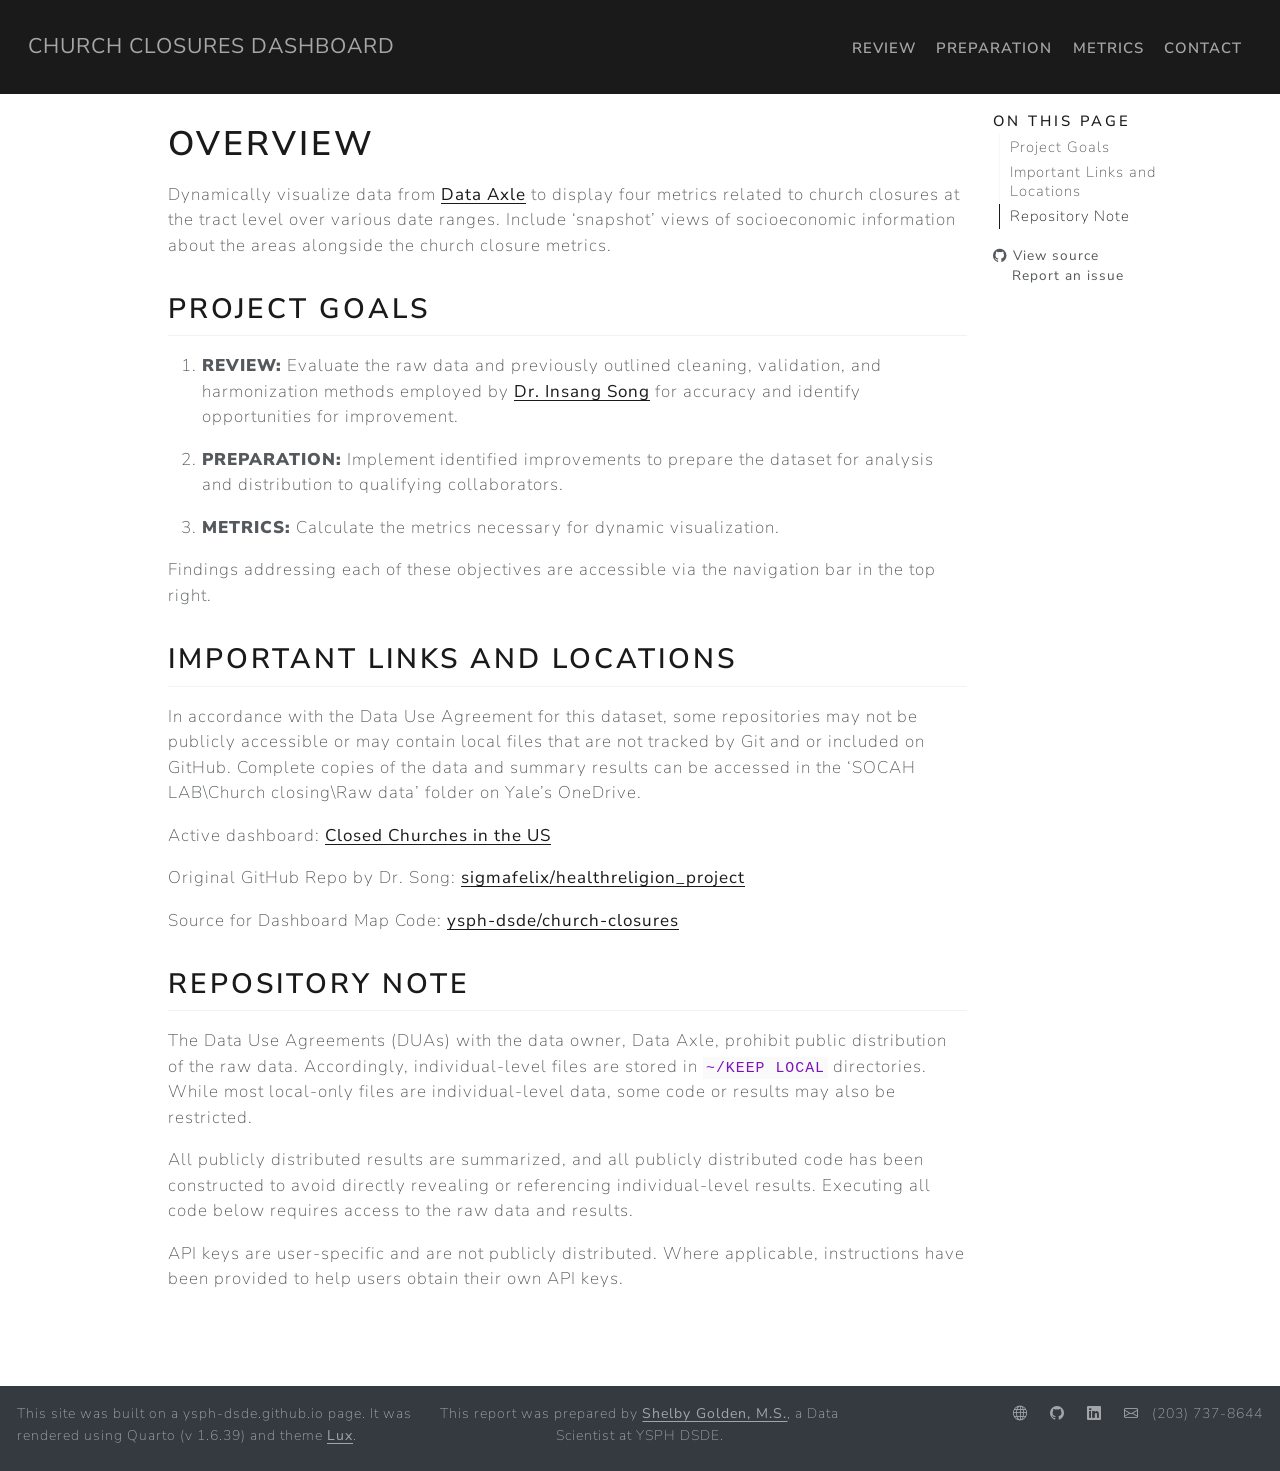
==== index.html @ 0ee5beac "Built site for gh-pages" ====
<!DOCTYPE html>
<html xmlns="http://www.w3.org/1999/xhtml" lang="en" xml:lang="en"><head>

<meta charset="utf-8">
<meta name="generator" content="quarto-1.8.27">

<meta name="viewport" content="width=device-width, initial-scale=1.0, user-scalable=yes">


<title>Overview – Church Closures Dashboard</title>
<style>
code{white-space: pre-wrap;}
span.smallcaps{font-variant: small-caps;}
div.columns{display: flex; gap: min(4vw, 1.5em);}
div.column{flex: auto; overflow-x: auto;}
div.hanging-indent{margin-left: 1.5em; text-indent: -1.5em;}
ul.task-list{list-style: none;}
ul.task-list li input[type="checkbox"] {
  width: 0.8em;
  margin: 0 0.8em 0.2em -1em; /* quarto-specific, see https://github.com/quarto-dev/quarto-cli/issues/4556 */ 
  vertical-align: middle;
}
</style>


<script src="site_libs/quarto-nav/quarto-nav.js"></script>
<script src="site_libs/quarto-nav/headroom.min.js"></script>
<link href="./Images/DSDE-Social-Media-Profile.png" rel="icon" type="image/png">
<script src="site_libs/clipboard/clipboard.min.js"></script>
<script src="site_libs/quarto-html/quarto.js" type="module"></script>
<script src="site_libs/quarto-html/tabsets/tabsets.js" type="module"></script>
<script src="site_libs/quarto-html/axe/axe-check.js" type="module"></script>
<script src="site_libs/quarto-html/popper.min.js"></script>
<script src="site_libs/quarto-html/tippy.umd.min.js"></script>
<script src="site_libs/quarto-html/anchor.min.js"></script>
<link href="site_libs/quarto-html/tippy.css" rel="stylesheet">
<link href="site_libs/quarto-html/quarto-syntax-highlighting-ed96de9b727972fe78a7b5d16c58bf87.css" rel="stylesheet" id="quarto-text-highlighting-styles">
<script src="site_libs/bootstrap/bootstrap.min.js"></script>
<link href="site_libs/bootstrap/bootstrap-icons.css" rel="stylesheet">
<link href="site_libs/bootstrap/bootstrap-97bfe6499e261bad1e14faa831bf6b4a.min.css" rel="stylesheet" append-hash="true" id="quarto-bootstrap" data-mode="light">
<script id="quarto-search-options" type="application/json">{
  "language": {
    "search-no-results-text": "No results",
    "search-matching-documents-text": "matching documents",
    "search-copy-link-title": "Copy link to search",
    "search-hide-matches-text": "Hide additional matches",
    "search-more-match-text": "more match in this document",
    "search-more-matches-text": "more matches in this document",
    "search-clear-button-title": "Clear",
    "search-text-placeholder": "",
    "search-detached-cancel-button-title": "Cancel",
    "search-submit-button-title": "Submit",
    "search-label": "Search"
  }
}</script>


<link rel="stylesheet" href="styles.css">
</head>

<body class="nav-fixed quarto-light">

<div id="quarto-search-results"></div>
  <header id="quarto-header" class="headroom fixed-top">
    <nav class="navbar navbar-expand-lg " data-bs-theme="dark">
      <div class="navbar-container container-fluid">
      <div class="navbar-brand-container mx-auto">
    <a class="navbar-brand" href="./index.html">
    <span class="navbar-title">Church Closures Dashboard</span>
    </a>
  </div>
          <button class="navbar-toggler" type="button" data-bs-toggle="collapse" data-bs-target="#navbarCollapse" aria-controls="navbarCollapse" role="menu" aria-expanded="false" aria-label="Toggle navigation" onclick="if (window.quartoToggleHeadroom) { window.quartoToggleHeadroom(); }">
  <span class="navbar-toggler-icon"></span>
</button>
          <div class="collapse navbar-collapse" id="navbarCollapse">
            <ul class="navbar-nav navbar-nav-scroll ms-auto">
  <li class="nav-item">
    <a class="nav-link" href="./Pages/Review.html"> 
<span class="menu-text">Review</span></a>
  </li>  
  <li class="nav-item">
    <a class="nav-link" href="./Pages/Cleaning and Harmonization.html"> 
<span class="menu-text">Preparation</span></a>
  </li>  
  <li class="nav-item">
    <a class="nav-link" href="./Pages/Metric Calculation.html"> 
<span class="menu-text">Metrics</span></a>
  </li>  
  <li class="nav-item">
    <a class="nav-link" href="https://ysph.yale.edu/public-health-research-and-practice/research-centers-and-initiatives/public-health-data-science-and-data-equity/contact-us/" target="_blank"> 
<span class="menu-text">Contact</span></a>
  </li>  
</ul>
          </div> <!-- /navcollapse -->
            <div class="quarto-navbar-tools">
</div>
      </div> <!-- /container-fluid -->
    </nav>
</header>
<!-- content -->
<div id="quarto-content" class="quarto-container page-columns page-rows-contents page-layout-article page-navbar">
<!-- sidebar -->
<!-- margin-sidebar -->
    <div id="quarto-margin-sidebar" class="sidebar margin-sidebar">
        <nav id="TOC" role="doc-toc" class="toc-active">
    <h2 id="toc-title">On this page</h2>
   
  <ul>
  <li><a href="#project-goals" id="toc-project-goals" class="nav-link active" data-scroll-target="#project-goals">Project Goals</a></li>
  <li><a href="#important-links-and-locations" id="toc-important-links-and-locations" class="nav-link" data-scroll-target="#important-links-and-locations">Important Links and Locations</a></li>
  <li><a href="#repository-note" id="toc-repository-note" class="nav-link" data-scroll-target="#repository-note">Repository Note</a></li>
  </ul>
<div class="toc-actions"><ul><li><a href="https://github.com/SOCAH-Lab/Church-Closures-Dashboard/blob/main/index.qmd" class="toc-action"><i class="bi bi-github"></i>View source</a></li><li><a href="https://github.com/SOCAH-Lab/Church-Closures-Dashboard/issues" class="toc-action"><i class="bi empty"></i>Report an issue</a></li></ul></div></nav>
    </div>
<!-- main -->
<main class="content" id="quarto-document-content">

<header id="title-block-header" class="quarto-title-block default">
<div class="quarto-title">
<h1 class="title">Overview</h1>
</div>



<div class="quarto-title-meta">

    
  
    
  </div>
  


</header>


<p>Dynamically visualize data from <a href="https://doc.arcgis.com/en/esri-demographics/latest/arcgis-places/data-axle.htm">Data Axle</a> to display four metrics related to church closures at the tract level over various date ranges. Include ‘snapshot’ views of socioeconomic information about the areas alongside the church closure metrics.</p>
<section id="project-goals" class="level2">
<h2 class="anchored" data-anchor-id="project-goals">Project Goals</h2>
<ol type="1">
<li><p><strong>REVIEW:</strong> Evaluate the raw data and previously outlined cleaning, validation, and harmonization methods employed by <a href="https://sigmafelix.wixsite.com/mysite">Dr.&nbsp;Insang Song</a> for accuracy and identify opportunities for improvement.</p></li>
<li><p><strong>PREPARATION:</strong> Implement identified improvements to prepare the dataset for analysis and distribution to qualifying collaborators.</p></li>
<li><p><strong>METRICS:</strong> Calculate the metrics necessary for dynamic visualization.</p></li>
</ol>
<p>Findings addressing each of these objectives are accessible via the navigation bar in the top right.</p>
</section>
<section id="important-links-and-locations" class="level2">
<h2 class="anchored" data-anchor-id="important-links-and-locations">Important Links and Locations</h2>
<p>In accordance with the Data Use Agreement for this dataset, some repositories may not be publicly accessible or may contain local files that are not tracked by Git and or included on GitHub. Complete copies of the data and summary results can be accessed in the ‘SOCAH LAB\Church closing\Raw data’ folder on Yale’s OneDrive.</p>
<p>Active dashboard: <a href="https://church-closing-dashboard.vercel.app/">Closed Churches in the US</a></p>
<p>Original GitHub Repo by Dr.&nbsp;Song: <a href="https://github.com/sigmafelix/healthreligion_project">sigmafelix/healthreligion_project</a></p>
<p>Source for Dashboard Map Code: <a href="https://github.com/ysph-dsde/church-closures">ysph-dsde/church-closures</a></p>
</section>
<section id="repository-note" class="level2">
<h2 class="anchored" data-anchor-id="repository-note">Repository Note</h2>
<p>The Data Use Agreements (DUAs) with the data owner, Data Axle, prohibit public distribution of the raw data. Accordingly, individual-level files are stored in <code>~/KEEP LOCAL</code> directories. While most local-only files are individual-level data, some code or results may also be restricted.</p>
<p>All publicly distributed results are summarized, and all publicly distributed code has been constructed to avoid directly revealing or referencing individual-level results. Executing all code below requires access to the raw data and results.</p>
<p>API keys are user-specific and are not publicly distributed. Where applicable, instructions have been provided to help users obtain their own API keys.</p>


</section>

<a onclick="window.scrollTo(0, 0); return false;" role="button" id="quarto-back-to-top"><i class="bi bi-arrow-up"></i> Back to top</a></main> <!-- /main -->
<script id="quarto-html-after-body" type="application/javascript">
  window.document.addEventListener("DOMContentLoaded", function (event) {
    const icon = "";
    const anchorJS = new window.AnchorJS();
    anchorJS.options = {
      placement: 'right',
      icon: icon
    };
    anchorJS.add('.anchored');
    const isCodeAnnotation = (el) => {
      for (const clz of el.classList) {
        if (clz.startsWith('code-annotation-')) {                     
          return true;
        }
      }
      return false;
    }
    const onCopySuccess = function(e) {
      // button target
      const button = e.trigger;
      // don't keep focus
      button.blur();
      // flash "checked"
      button.classList.add('code-copy-button-checked');
      var currentTitle = button.getAttribute("title");
      button.setAttribute("title", "Copied!");
      let tooltip;
      if (window.bootstrap) {
        button.setAttribute("data-bs-toggle", "tooltip");
        button.setAttribute("data-bs-placement", "left");
        button.setAttribute("data-bs-title", "Copied!");
        tooltip = new bootstrap.Tooltip(button, 
          { trigger: "manual", 
            customClass: "code-copy-button-tooltip",
            offset: [0, -8]});
        tooltip.show();    
      }
      setTimeout(function() {
        if (tooltip) {
          tooltip.hide();
          button.removeAttribute("data-bs-title");
          button.removeAttribute("data-bs-toggle");
          button.removeAttribute("data-bs-placement");
        }
        button.setAttribute("title", currentTitle);
        button.classList.remove('code-copy-button-checked');
      }, 1000);
      // clear code selection
      e.clearSelection();
    }
    const getTextToCopy = function(trigger) {
      const outerScaffold = trigger.parentElement.cloneNode(true);
      const codeEl = outerScaffold.querySelector('code');
      for (const childEl of codeEl.children) {
        if (isCodeAnnotation(childEl)) {
          childEl.remove();
        }
      }
      return codeEl.innerText;
    }
    const clipboard = new window.ClipboardJS('.code-copy-button:not([data-in-quarto-modal])', {
      text: getTextToCopy
    });
    clipboard.on('success', onCopySuccess);
    if (window.document.getElementById('quarto-embedded-source-code-modal')) {
      const clipboardModal = new window.ClipboardJS('.code-copy-button[data-in-quarto-modal]', {
        text: getTextToCopy,
        container: window.document.getElementById('quarto-embedded-source-code-modal')
      });
      clipboardModal.on('success', onCopySuccess);
    }
      var localhostRegex = new RegExp(/^(?:http|https):\/\/localhost\:?[0-9]*\//);
      var mailtoRegex = new RegExp(/^mailto:/);
        var filterRegex = new RegExp('/' + window.location.host + '/');
      var isInternal = (href) => {
          return filterRegex.test(href) || localhostRegex.test(href) || mailtoRegex.test(href);
      }
      // Inspect non-navigation links and adorn them if external
     var links = window.document.querySelectorAll('a[href]:not(.nav-link):not(.navbar-brand):not(.toc-action):not(.sidebar-link):not(.sidebar-item-toggle):not(.pagination-link):not(.no-external):not([aria-hidden]):not(.dropdown-item):not(.quarto-navigation-tool):not(.about-link)');
      for (var i=0; i<links.length; i++) {
        const link = links[i];
        if (!isInternal(link.href)) {
          // undo the damage that might have been done by quarto-nav.js in the case of
          // links that we want to consider external
          if (link.dataset.originalHref !== undefined) {
            link.href = link.dataset.originalHref;
          }
        }
      }
    function tippyHover(el, contentFn, onTriggerFn, onUntriggerFn) {
      const config = {
        allowHTML: true,
        maxWidth: 500,
        delay: 100,
        arrow: false,
        appendTo: function(el) {
            return el.parentElement;
        },
        interactive: true,
        interactiveBorder: 10,
        theme: 'quarto',
        placement: 'bottom-start',
      };
      if (contentFn) {
        config.content = contentFn;
      }
      if (onTriggerFn) {
        config.onTrigger = onTriggerFn;
      }
      if (onUntriggerFn) {
        config.onUntrigger = onUntriggerFn;
      }
      window.tippy(el, config); 
    }
    const noterefs = window.document.querySelectorAll('a[role="doc-noteref"]');
    for (var i=0; i<noterefs.length; i++) {
      const ref = noterefs[i];
      tippyHover(ref, function() {
        // use id or data attribute instead here
        let href = ref.getAttribute('data-footnote-href') || ref.getAttribute('href');
        try { href = new URL(href).hash; } catch {}
        const id = href.replace(/^#\/?/, "");
        const note = window.document.getElementById(id);
        if (note) {
          return note.innerHTML;
        } else {
          return "";
        }
      });
    }
    const xrefs = window.document.querySelectorAll('a.quarto-xref');
    const processXRef = (id, note) => {
      // Strip column container classes
      const stripColumnClz = (el) => {
        el.classList.remove("page-full", "page-columns");
        if (el.children) {
          for (const child of el.children) {
            stripColumnClz(child);
          }
        }
      }
      stripColumnClz(note)
      if (id === null || id.startsWith('sec-')) {
        // Special case sections, only their first couple elements
        const container = document.createElement("div");
        if (note.children && note.children.length > 2) {
          container.appendChild(note.children[0].cloneNode(true));
          for (let i = 1; i < note.children.length; i++) {
            const child = note.children[i];
            if (child.tagName === "P" && child.innerText === "") {
              continue;
            } else {
              container.appendChild(child.cloneNode(true));
              break;
            }
          }
          if (window.Quarto?.typesetMath) {
            window.Quarto.typesetMath(container);
          }
          return container.innerHTML
        } else {
          if (window.Quarto?.typesetMath) {
            window.Quarto.typesetMath(note);
          }
          return note.innerHTML;
        }
      } else {
        // Remove any anchor links if they are present
        const anchorLink = note.querySelector('a.anchorjs-link');
        if (anchorLink) {
          anchorLink.remove();
        }
        if (window.Quarto?.typesetMath) {
          window.Quarto.typesetMath(note);
        }
        if (note.classList.contains("callout")) {
          return note.outerHTML;
        } else {
          return note.innerHTML;
        }
      }
    }
    for (var i=0; i<xrefs.length; i++) {
      const xref = xrefs[i];
      tippyHover(xref, undefined, function(instance) {
        instance.disable();
        let url = xref.getAttribute('href');
        let hash = undefined; 
        if (url.startsWith('#')) {
          hash = url;
        } else {
          try { hash = new URL(url).hash; } catch {}
        }
        if (hash) {
          const id = hash.replace(/^#\/?/, "");
          const note = window.document.getElementById(id);
          if (note !== null) {
            try {
              const html = processXRef(id, note.cloneNode(true));
              instance.setContent(html);
            } finally {
              instance.enable();
              instance.show();
            }
          } else {
            // See if we can fetch this
            fetch(url.split('#')[0])
            .then(res => res.text())
            .then(html => {
              const parser = new DOMParser();
              const htmlDoc = parser.parseFromString(html, "text/html");
              const note = htmlDoc.getElementById(id);
              if (note !== null) {
                const html = processXRef(id, note);
                instance.setContent(html);
              } 
            }).finally(() => {
              instance.enable();
              instance.show();
            });
          }
        } else {
          // See if we can fetch a full url (with no hash to target)
          // This is a special case and we should probably do some content thinning / targeting
          fetch(url)
          .then(res => res.text())
          .then(html => {
            const parser = new DOMParser();
            const htmlDoc = parser.parseFromString(html, "text/html");
            const note = htmlDoc.querySelector('main.content');
            if (note !== null) {
              // This should only happen for chapter cross references
              // (since there is no id in the URL)
              // remove the first header
              if (note.children.length > 0 && note.children[0].tagName === "HEADER") {
                note.children[0].remove();
              }
              const html = processXRef(null, note);
              instance.setContent(html);
            } 
          }).finally(() => {
            instance.enable();
            instance.show();
          });
        }
      }, function(instance) {
      });
    }
        let selectedAnnoteEl;
        const selectorForAnnotation = ( cell, annotation) => {
          let cellAttr = 'data-code-cell="' + cell + '"';
          let lineAttr = 'data-code-annotation="' +  annotation + '"';
          const selector = 'span[' + cellAttr + '][' + lineAttr + ']';
          return selector;
        }
        const selectCodeLines = (annoteEl) => {
          const doc = window.document;
          const targetCell = annoteEl.getAttribute("data-target-cell");
          const targetAnnotation = annoteEl.getAttribute("data-target-annotation");
          const annoteSpan = window.document.querySelector(selectorForAnnotation(targetCell, targetAnnotation));
          const lines = annoteSpan.getAttribute("data-code-lines").split(",");
          const lineIds = lines.map((line) => {
            return targetCell + "-" + line;
          })
          let top = null;
          let height = null;
          let parent = null;
          if (lineIds.length > 0) {
              //compute the position of the single el (top and bottom and make a div)
              const el = window.document.getElementById(lineIds[0]);
              top = el.offsetTop;
              height = el.offsetHeight;
              parent = el.parentElement.parentElement;
            if (lineIds.length > 1) {
              const lastEl = window.document.getElementById(lineIds[lineIds.length - 1]);
              const bottom = lastEl.offsetTop + lastEl.offsetHeight;
              height = bottom - top;
            }
            if (top !== null && height !== null && parent !== null) {
              // cook up a div (if necessary) and position it 
              let div = window.document.getElementById("code-annotation-line-highlight");
              if (div === null) {
                div = window.document.createElement("div");
                div.setAttribute("id", "code-annotation-line-highlight");
                div.style.position = 'absolute';
                parent.appendChild(div);
              }
              div.style.top = top - 2 + "px";
              div.style.height = height + 4 + "px";
              div.style.left = 0;
              let gutterDiv = window.document.getElementById("code-annotation-line-highlight-gutter");
              if (gutterDiv === null) {
                gutterDiv = window.document.createElement("div");
                gutterDiv.setAttribute("id", "code-annotation-line-highlight-gutter");
                gutterDiv.style.position = 'absolute';
                const codeCell = window.document.getElementById(targetCell);
                const gutter = codeCell.querySelector('.code-annotation-gutter');
                gutter.appendChild(gutterDiv);
              }
              gutterDiv.style.top = top - 2 + "px";
              gutterDiv.style.height = height + 4 + "px";
            }
            selectedAnnoteEl = annoteEl;
          }
        };
        const unselectCodeLines = () => {
          const elementsIds = ["code-annotation-line-highlight", "code-annotation-line-highlight-gutter"];
          elementsIds.forEach((elId) => {
            const div = window.document.getElementById(elId);
            if (div) {
              div.remove();
            }
          });
          selectedAnnoteEl = undefined;
        };
          // Handle positioning of the toggle
      window.addEventListener(
        "resize",
        throttle(() => {
          elRect = undefined;
          if (selectedAnnoteEl) {
            selectCodeLines(selectedAnnoteEl);
          }
        }, 10)
      );
      function throttle(fn, ms) {
      let throttle = false;
      let timer;
        return (...args) => {
          if(!throttle) { // first call gets through
              fn.apply(this, args);
              throttle = true;
          } else { // all the others get throttled
              if(timer) clearTimeout(timer); // cancel #2
              timer = setTimeout(() => {
                fn.apply(this, args);
                timer = throttle = false;
              }, ms);
          }
        };
      }
        // Attach click handler to the DT
        const annoteDls = window.document.querySelectorAll('dt[data-target-cell]');
        for (const annoteDlNode of annoteDls) {
          annoteDlNode.addEventListener('click', (event) => {
            const clickedEl = event.target;
            if (clickedEl !== selectedAnnoteEl) {
              unselectCodeLines();
              const activeEl = window.document.querySelector('dt[data-target-cell].code-annotation-active');
              if (activeEl) {
                activeEl.classList.remove('code-annotation-active');
              }
              selectCodeLines(clickedEl);
              clickedEl.classList.add('code-annotation-active');
            } else {
              // Unselect the line
              unselectCodeLines();
              clickedEl.classList.remove('code-annotation-active');
            }
          });
        }
    const findCites = (el) => {
      const parentEl = el.parentElement;
      if (parentEl) {
        const cites = parentEl.dataset.cites;
        if (cites) {
          return {
            el,
            cites: cites.split(' ')
          };
        } else {
          return findCites(el.parentElement)
        }
      } else {
        return undefined;
      }
    };
    var bibliorefs = window.document.querySelectorAll('a[role="doc-biblioref"]');
    for (var i=0; i<bibliorefs.length; i++) {
      const ref = bibliorefs[i];
      const citeInfo = findCites(ref);
      if (citeInfo) {
        tippyHover(citeInfo.el, function() {
          var popup = window.document.createElement('div');
          citeInfo.cites.forEach(function(cite) {
            var citeDiv = window.document.createElement('div');
            citeDiv.classList.add('hanging-indent');
            citeDiv.classList.add('csl-entry');
            var biblioDiv = window.document.getElementById('ref-' + cite);
            if (biblioDiv) {
              citeDiv.innerHTML = biblioDiv.innerHTML;
            }
            popup.appendChild(citeDiv);
          });
          return popup.innerHTML;
        });
      }
    }
  });
  </script>
</div> <!-- /content -->
<footer class="footer">
  <div class="nav-footer">
    <div class="nav-footer-left">
<p>This site was built on a ysph-dsde.github.io page. It was rendered using Quarto (v 1.6.39) and theme <a href="https://bootswatch.com/lux/">Lux</a>.</p>
</div>   
    <div class="nav-footer-center">
<p>This report was prepared by <a href="https://www.linkedin.com/in/shelby-golden/">Shelby Golden, M.S.</a>, a Data Scientist at YSPH DSDE.</p>
<div class="toc-actions d-sm-block d-md-none"><ul><li><a href="https://github.com/SOCAH-Lab/Church-Closures-Dashboard/blob/main/index.qmd" class="toc-action"><i class="bi bi-github"></i>View source</a></li><li><a href="https://github.com/SOCAH-Lab/Church-Closures-Dashboard/issues" class="toc-action"><i class="bi empty"></i>Report an issue</a></li></ul></div></div>
    <div class="nav-footer-right">
      <ul class="footer-items list-unstyled">
    <li class="nav-item compact">
    <a class="nav-link" href="https://ysph.yale.edu/public-health-research-and-practice/research-centers-and-initiatives/public-health-data-science-and-data-equity/">
      <i class="bi bi-globe" role="img">
</i> 
    </a>
  </li>  
    <li class="nav-item compact">
    <a class="nav-link" href="https://github.com/ysph-dsde">
      <i class="bi bi-github" role="img">
</i> 
    </a>
  </li>  
    <li class="nav-item compact">
    <a class="nav-link" href="https://www.linkedin.com/showcase/public-health-data-science-and-data-equity-at-yale/">
      <i class="bi bi-linkedin" role="img">
</i> 
    </a>
  </li>  
    <li class="nav-item compact">
    <a class="nav-link" href="mailto:admin.dsdeysph@yale.edu">
      <i class="bi bi-envelope" role="img">
</i> 
    </a>
  </li>  
    <li class="nav-item">
 (203) 737-8644
  </li>  
</ul>
    </div>
  </div>
</footer>




</body></html>
---- site_libs/quarto-html/tippy.css ----
.tippy-box[data-animation=fade][data-state=hidden]{opacity:0}[data-tippy-root]{max-width:calc(100vw - 10px)}.tippy-box{position:relative;background-color:#333;color:#fff;border-radius:4px;font-size:14px;line-height:1.4;white-space:normal;outline:0;transition-property:transform,visibility,opacity}.tippy-box[data-placement^=top]>.tippy-arrow{bottom:0}.tippy-box[data-placement^=top]>.tippy-arrow:before{bottom:-7px;left:0;border-width:8px 8px 0;border-top-color:initial;transform-origin:center top}.tippy-box[data-placement^=bottom]>.tippy-arrow{top:0}.tippy-box[data-placement^=bottom]>.tippy-arrow:before{top:-7px;left:0;border-width:0 8px 8px;border-bottom-color:initial;transform-origin:center bottom}.tippy-box[data-placement^=left]>.tippy-arrow{right:0}.tippy-box[data-placement^=left]>.tippy-arrow:before{border-width:8px 0 8px 8px;border-left-color:initial;right:-7px;transform-origin:center left}.tippy-box[data-placement^=right]>.tippy-arrow{left:0}.tippy-box[data-placement^=right]>.tippy-arrow:before{left:-7px;border-width:8px 8px 8px 0;border-right-color:initial;transform-origin:center right}.tippy-box[data-inertia][data-state=visible]{transition-timing-function:cubic-bezier(.54,1.5,.38,1.11)}.tippy-arrow{width:16px;height:16px;color:#333}.tippy-arrow:before{content:"";position:absolute;border-color:transparent;border-style:solid}.tippy-content{position:relative;padding:5px 9px;z-index:1}
---- site_libs/quarto-html/quarto-syntax-highlighting-ed96de9b727972fe78a7b5d16c58bf87.css ----
/* quarto syntax highlight colors */
:root {
  --quarto-hl-ot-color: #003B4F;
  --quarto-hl-at-color: #657422;
  --quarto-hl-ss-color: #20794D;
  --quarto-hl-an-color: #5E5E5E;
  --quarto-hl-fu-color: #4758AB;
  --quarto-hl-st-color: #20794D;
  --quarto-hl-cf-color: #003B4F;
  --quarto-hl-op-color: #5E5E5E;
  --quarto-hl-er-color: #AD0000;
  --quarto-hl-bn-color: #AD0000;
  --quarto-hl-al-color: #AD0000;
  --quarto-hl-va-color: #111111;
  --quarto-hl-bu-color: inherit;
  --quarto-hl-ex-color: inherit;
  --quarto-hl-pp-color: #AD0000;
  --quarto-hl-in-color: #5E5E5E;
  --quarto-hl-vs-color: #20794D;
  --quarto-hl-wa-color: #5E5E5E;
  --quarto-hl-do-color: #5E5E5E;
  --quarto-hl-im-color: #00769E;
  --quarto-hl-ch-color: #20794D;
  --quarto-hl-dt-color: #AD0000;
  --quarto-hl-fl-color: #AD0000;
  --quarto-hl-co-color: #5E5E5E;
  --quarto-hl-cv-color: #5E5E5E;
  --quarto-hl-cn-color: #8f5902;
  --quarto-hl-sc-color: #5E5E5E;
  --quarto-hl-dv-color: #AD0000;
  --quarto-hl-kw-color: #003B4F;
}

/* other quarto variables */
:root {
  --quarto-font-monospace: SFMono-Regular, Menlo, Monaco, Consolas, "Liberation Mono", "Courier New", monospace;
}

/* syntax highlight based on Pandoc's rules */
pre > code.sourceCode > span {
  color: #003B4F;
}

code.sourceCode > span {
  color: #003B4F;
}

div.sourceCode,
div.sourceCode pre.sourceCode {
  color: #003B4F;
}

/* Normal */
code span {
  color: #003B4F;
}

/* Alert */
code span.al {
  color: #AD0000;
  font-style: inherit;
}

/* Annotation */
code span.an {
  color: #5E5E5E;
  font-style: inherit;
}

/* Attribute */
code span.at {
  color: #657422;
  font-style: inherit;
}

/* BaseN */
code span.bn {
  color: #AD0000;
  font-style: inherit;
}

/* BuiltIn */
code span.bu {
  font-style: inherit;
}

/* ControlFlow */
code span.cf {
  color: #003B4F;
  font-weight: bold;
  font-style: inherit;
}

/* Char */
code span.ch {
  color: #20794D;
  font-style: inherit;
}

/* Constant */
code span.cn {
  color: #8f5902;
  font-style: inherit;
}

/* Comment */
code span.co {
  color: #5E5E5E;
  font-style: inherit;
}

/* CommentVar */
code span.cv {
  color: #5E5E5E;
  font-style: italic;
}

/* Documentation */
code span.do {
  color: #5E5E5E;
  font-style: italic;
}

/* DataType */
code span.dt {
  color: #AD0000;
  font-style: inherit;
}

/* DecVal */
code span.dv {
  color: #AD0000;
  font-style: inherit;
}

/* Error */
code span.er {
  color: #AD0000;
  font-style: inherit;
}

/* Extension */
code span.ex {
  font-style: inherit;
}

/* Float */
code span.fl {
  color: #AD0000;
  font-style: inherit;
}

/* Function */
code span.fu {
  color: #4758AB;
  font-style: inherit;
}

/* Import */
code span.im {
  color: #00769E;
  font-style: inherit;
}

/* Information */
code span.in {
  color: #5E5E5E;
  font-style: inherit;
}

/* Keyword */
code span.kw {
  color: #003B4F;
  font-weight: bold;
  font-style: inherit;
}

/* Operator */
code span.op {
  color: #5E5E5E;
  font-style: inherit;
}

/* Other */
code span.ot {
  color: #003B4F;
  font-style: inherit;
}

/* Preprocessor */
code span.pp {
  color: #AD0000;
  font-style: inherit;
}

/* SpecialChar */
code span.sc {
  color: #5E5E5E;
  font-style: inherit;
}

/* SpecialString */
code span.ss {
  color: #20794D;
  font-style: inherit;
}

/* String */
code span.st {
  color: #20794D;
  font-style: inherit;
}

/* Variable */
code span.va {
  color: #111111;
  font-style: inherit;
}

/* VerbatimString */
code span.vs {
  color: #20794D;
  font-style: inherit;
}

/* Warning */
code span.wa {
  color: #5E5E5E;
  font-style: italic;
}

.prevent-inlining {
  content: "</";
}

/*# sourceMappingURL=0920dd6d7437995b8cdf7429764427b1.css.map */
---- styles.css ----
/* css styles */

.footer-items li {
    margin: 0;
    padding: 0;
}

.nav-item a {
    margin: 0;
    padding: 5px;
    display: inline-block;
}

.nav-item {
    display: flex;
    align-items: center;
}

.nav-item i {
    margin-right: 5px;
}

.navbar-nav .nav-item {
    margin: 0;
    padding: 0;
}

.navbar-nav .nav-link {
    padding: 10px 15px; /* Adjust these values as needed */
}

.navbar-nav .nav-item .menu-text {
    margin: 0;
}

b, strong {
    font-weight: 1000 !important;
}
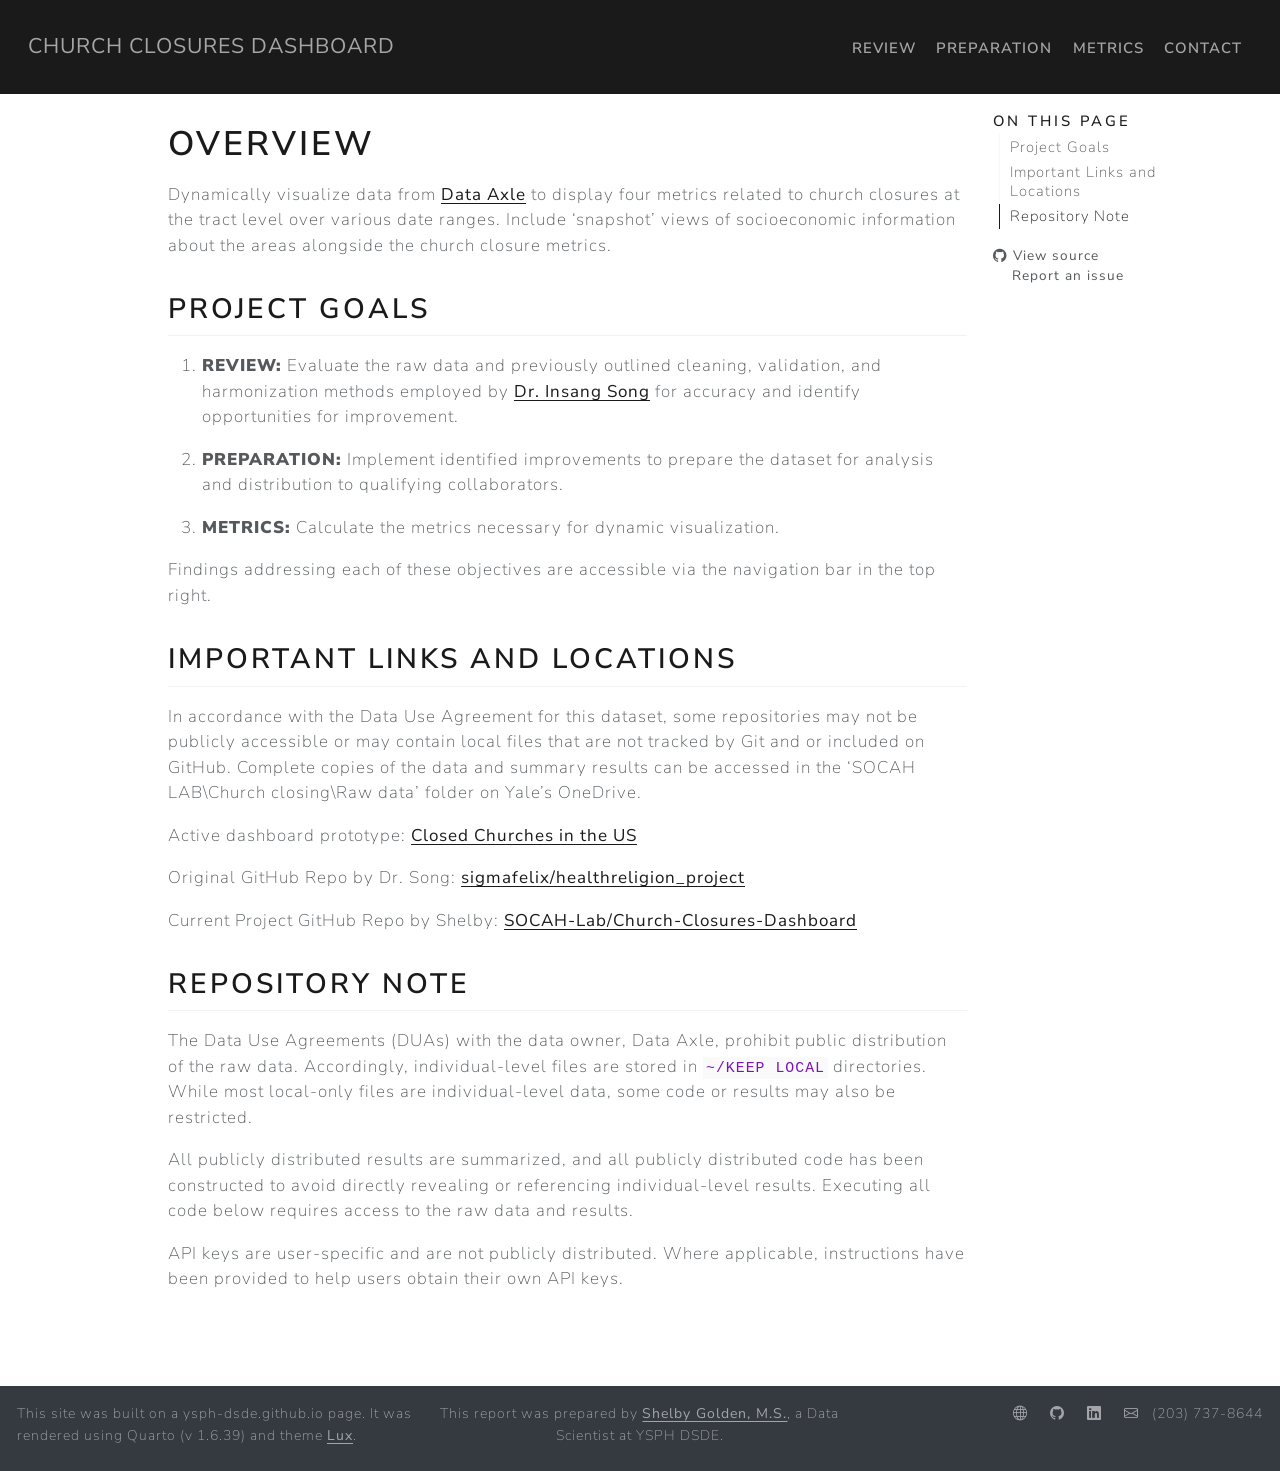
==== commit 30af55f1: "Built site for gh-pages" ====
--- a/index.html
+++ b/index.html
@@ -147,9 +147,9 @@
 <section id="important-links-and-locations" class="level2">
 <h2 class="anchored" data-anchor-id="important-links-and-locations">Important Links and Locations</h2>
 <p>In accordance with the Data Use Agreement for this dataset, some repositories may not be publicly accessible or may contain local files that are not tracked by Git and or included on GitHub. Complete copies of the data and summary results can be accessed in the ‘SOCAH LAB\Church closing\Raw data’ folder on Yale’s OneDrive.</p>
-<p>Active dashboard: <a href="https://church-closing-dashboard.vercel.app/">Closed Churches in the US</a></p>
+<p>Active dashboard prototype: <a href="https://church-closing-dashboard.vercel.app/">Closed Churches in the US</a></p>
 <p>Original GitHub Repo by Dr.&nbsp;Song: <a href="https://github.com/sigmafelix/healthreligion_project">sigmafelix/healthreligion_project</a></p>
-<p>Source for Dashboard Map Code: <a href="https://github.com/ysph-dsde/church-closures">ysph-dsde/church-closures</a></p>
+<p>Current Project GitHub Repo by Shelby: <a href="https://github.com/SOCAH-Lab/Church-Closures-Dashboard">SOCAH-Lab/Church-Closures-Dashboard</a></p>
 </section>
 <section id="repository-note" class="level2">
 <h2 class="anchored" data-anchor-id="repository-note">Repository Note</h2>
@@ -234,7 +234,7 @@
     }
       var localhostRegex = new RegExp(/^(?:http|https):\/\/localhost\:?[0-9]*\//);
       var mailtoRegex = new RegExp(/^mailto:/);
-        var filterRegex = new RegExp('/' + window.location.host + '/');
+        var filterRegex = new RegExp("https:\/\/SOCAH-Lab\.github\.io\/Church-Closures-Dashboard\/");
       var isInternal = (href) => {
           return filterRegex.test(href) || localhostRegex.test(href) || mailtoRegex.test(href);
       }
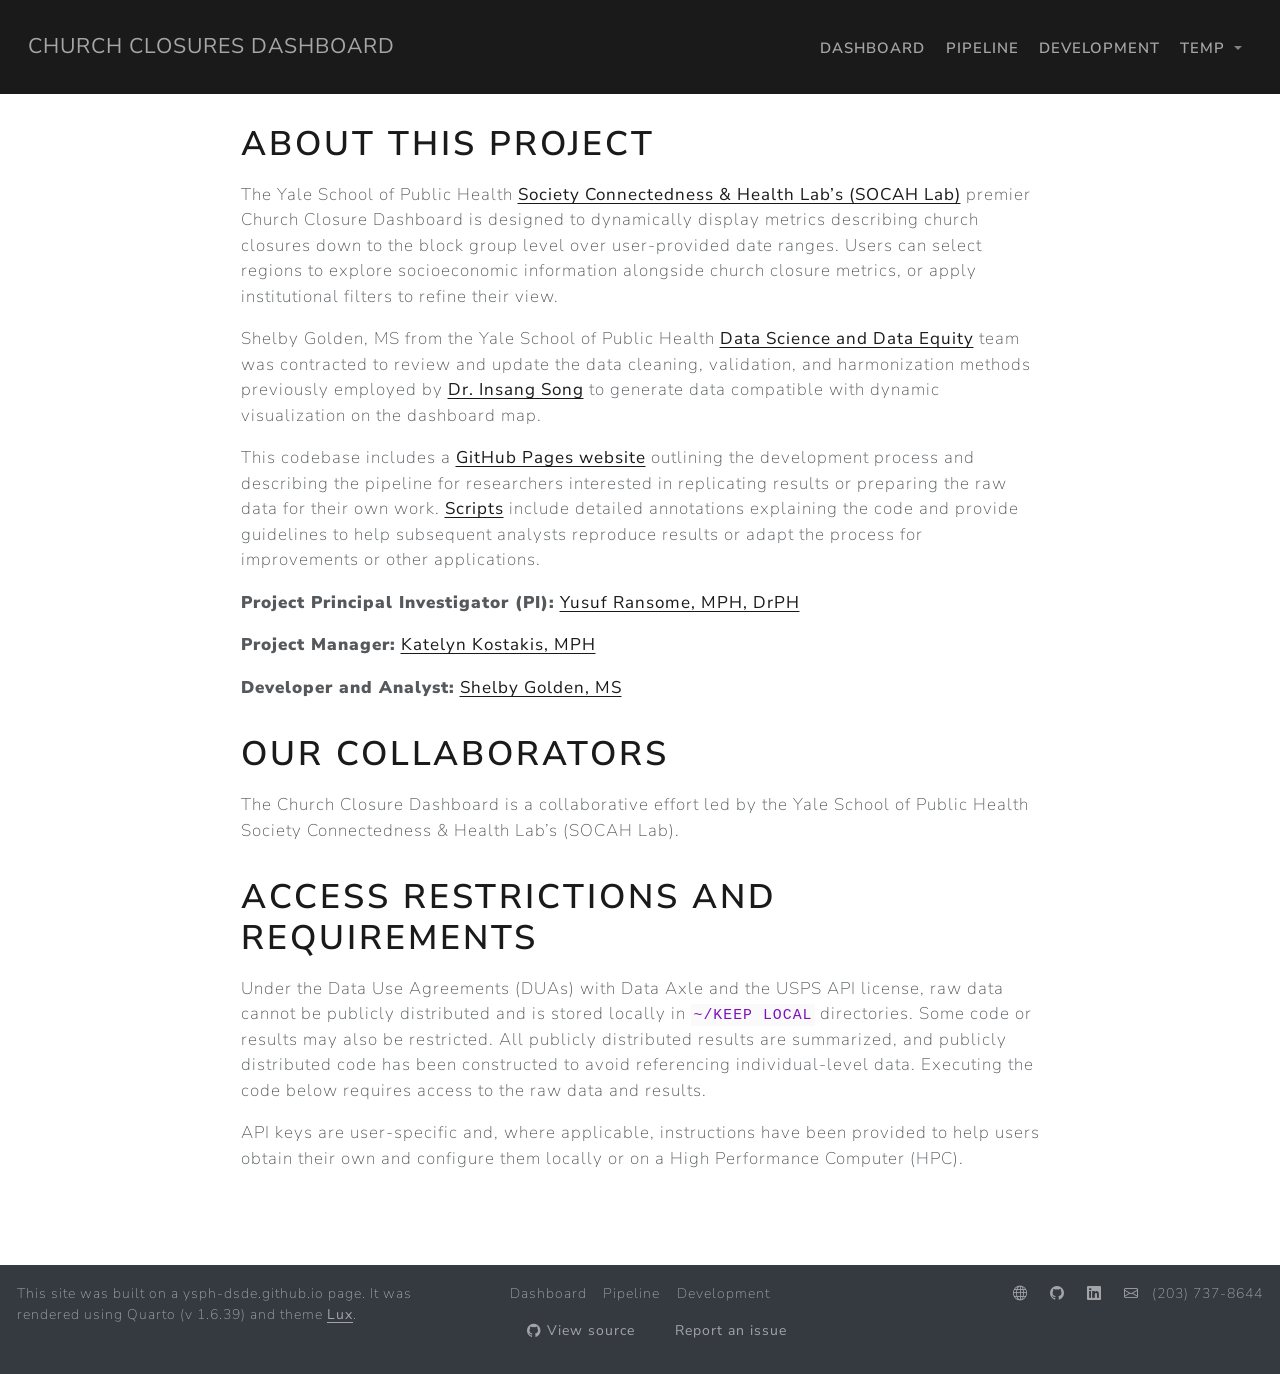
==== commit 0d599aed: "Built site for gh-pages" ====
--- a/index.html
+++ b/index.html
@@ -7,7 +7,7 @@
 <meta name="viewport" content="width=device-width, initial-scale=1.0, user-scalable=yes">
 
 
-<title>Overview – Church Closures Dashboard</title>
+<title>About This Project – Church Closures Dashboard</title>
 <style>
 code{white-space: pre-wrap;}
 span.smallcaps{font-variant: small-caps;}
@@ -53,12 +53,44 @@
     "search-label": "Search"
   }
 }</script>
-
-
-<link rel="stylesheet" href="styles.css">
+<!--
+ * This script integrates Google Analytics with your webpage, enabling you to 
+ * track and analyze visitor traffic.
+ * 
+ * It includes the following features:
+ *    1. Asynchronously loading the Google Analytics tracking library.
+ *    2. Setting up the global `dataLayer` array used by Google Analytics.
+ *    3. Defining the `gtag` function for configuring and sending data to Google Analytics.
+ *    4. Initializing Google Analytics with your tracking ID.
+ *
+ * Author: Shelby Golden, M.S.
+ *   Date: May 2026
+-->
+
+<!-- Google tag (gtag.js) -->
+<script async="" src="https://www.googletagmanager.com/gtag/js?id=G-WK21WW2E0W"></script>
+<script>
+  // Initialize the dataLayer array if it doesn't already exist
+  window.dataLayer = window.dataLayer || [];
+  
+  // Define the gtag function to push arguments onto the dataLayer
+  function gtag(){dataLayer.push(arguments);}
+  
+  // Record a pageview with the current timestamp
+  gtag('js', new Date());
+
+  // Configure Google Analytics with your tracking ID
+  gtag('config', 'G-WK21WW2E0W');
+</script>
+
+<link href="https://cdnjs.cloudflare.com/ajax/libs/font-awesome/6.0.0-beta3/css/all.min.css" rel="stylesheet">
+<link href="https://cdnjs.cloudflare.com/ajax/libs/font-awesome/5.15.3/css/all.min.css" rel="stylesheet">
+
+
+<link rel="stylesheet" href="_styles/styles.css">
 </head>
 
-<body class="nav-fixed quarto-light">
+<body class="nav-fixed fullcontent quarto-light">
 
 <div id="quarto-search-results"></div>
   <header id="quarto-header" class="headroom fixed-top">
@@ -75,21 +107,40 @@
           <div class="collapse navbar-collapse" id="navbarCollapse">
             <ul class="navbar-nav navbar-nav-scroll ms-auto">
   <li class="nav-item">
-    <a class="nav-link" href="./Pages/Review.html"> 
-<span class="menu-text">Review</span></a>
+    <a class="nav-link" href="https://www.socahlab.org/church-closures"> 
+<span class="menu-text">Dashboard</span></a>
   </li>  
   <li class="nav-item">
-    <a class="nav-link" href="./Pages/Cleaning and Harmonization.html"> 
-<span class="menu-text">Preparation</span></a>
+    <a class="nav-link" href="./Pages/Pipeline.html"> 
+<span class="menu-text">Pipeline</span></a>
   </li>  
   <li class="nav-item">
-    <a class="nav-link" href="./Pages/Metric Calculation.html"> 
-<span class="menu-text">Metrics</span></a>
-  </li>  
-  <li class="nav-item">
-    <a class="nav-link" href="https://ysph.yale.edu/public-health-research-and-practice/research-centers-and-initiatives/public-health-data-science-and-data-equity/contact-us/" target="_blank"> 
-<span class="menu-text">Contact</span></a>
-  </li>  
+    <a class="nav-link" href="./Pages/Development.html"> 
+<span class="menu-text">Development</span></a>
+  </li>  
+  <li class="nav-item dropdown ">
+    <a class="nav-link dropdown-toggle" href="#" id="nav-menu-temp" role="link" data-bs-toggle="dropdown" aria-expanded="false">
+ <span class="menu-text">TEMP</span>
+    </a>
+    <ul class="dropdown-menu dropdown-menu-end" aria-labelledby="nav-menu-temp">    
+        <li>
+    <a class="dropdown-item" href="./Pages/Review_2026 Format.html">
+ <span class="dropdown-text">2026 Format Review</span></a>
+  </li>  
+        <li>
+    <a class="dropdown-item" href="./Pages/Cleaning and Harmonization_2023 Format.html">
+ <span class="dropdown-text">2023 Format Cleaning</span></a>
+  </li>  
+        <li>
+    <a class="dropdown-item" href="./Pages/Cleaning and Harmonization_2026 Format.html">
+ <span class="dropdown-text">2026 Format Cleaning</span></a>
+  </li>  
+        <li>
+    <a class="dropdown-item" href="./Pages/Metric Calculation.html">
+ <span class="dropdown-text">Metrics</span></a>
+  </li>  
+    </ul>
+  </li>
 </ul>
           </div> <!-- /navcollapse -->
             <div class="quarto-navbar-tools">
@@ -101,23 +152,13 @@
 <div id="quarto-content" class="quarto-container page-columns page-rows-contents page-layout-article page-navbar">
 <!-- sidebar -->
 <!-- margin-sidebar -->
-    <div id="quarto-margin-sidebar" class="sidebar margin-sidebar">
-        <nav id="TOC" role="doc-toc" class="toc-active">
-    <h2 id="toc-title">On this page</h2>
-   
-  <ul>
-  <li><a href="#project-goals" id="toc-project-goals" class="nav-link active" data-scroll-target="#project-goals">Project Goals</a></li>
-  <li><a href="#important-links-and-locations" id="toc-important-links-and-locations" class="nav-link" data-scroll-target="#important-links-and-locations">Important Links and Locations</a></li>
-  <li><a href="#repository-note" id="toc-repository-note" class="nav-link" data-scroll-target="#repository-note">Repository Note</a></li>
-  </ul>
-<div class="toc-actions"><ul><li><a href="https://github.com/SOCAH-Lab/Church-Closures-Dashboard/blob/main/index.qmd" class="toc-action"><i class="bi bi-github"></i>View source</a></li><li><a href="https://github.com/SOCAH-Lab/Church-Closures-Dashboard/issues" class="toc-action"><i class="bi empty"></i>Report an issue</a></li></ul></div></nav>
-    </div>
+    
 <!-- main -->
 <main class="content" id="quarto-document-content">
 
 <header id="title-block-header" class="quarto-title-block default">
 <div class="quarto-title">
-<h1 class="title">Overview</h1>
+<h1 class="title">About This Project</h1>
 </div>
 
 
@@ -134,28 +175,20 @@
 </header>
 
 
-<p>Dynamically visualize data from <a href="https://doc.arcgis.com/en/esri-demographics/latest/arcgis-places/data-axle.htm">Data Axle</a> to display four metrics related to church closures at the tract level over various date ranges. Include ‘snapshot’ views of socioeconomic information about the areas alongside the church closure metrics.</p>
-<section id="project-goals" class="level2">
-<h2 class="anchored" data-anchor-id="project-goals">Project Goals</h2>
-<ol type="1">
-<li><p><strong>REVIEW:</strong> Evaluate the raw data and previously outlined cleaning, validation, and harmonization methods employed by <a href="https://sigmafelix.wixsite.com/mysite">Dr.&nbsp;Insang Song</a> for accuracy and identify opportunities for improvement.</p></li>
-<li><p><strong>PREPARATION:</strong> Implement identified improvements to prepare the dataset for analysis and distribution to qualifying collaborators.</p></li>
-<li><p><strong>METRICS:</strong> Calculate the metrics necessary for dynamic visualization.</p></li>
-</ol>
-<p>Findings addressing each of these objectives are accessible via the navigation bar in the top right.</p>
+<p>The Yale School of Public Health <a href="https://www.socahlab.org/">Society Connectedness &amp; Health Lab’s (SOCAH Lab)</a> premier Church Closure Dashboard is designed to dynamically display metrics describing church closures down to the block group level over user-provided date ranges. Users can select regions to explore socioeconomic information alongside church closure metrics, or apply institutional filters to refine their view.</p>
+<p>Shelby Golden, MS from the Yale School of Public Health <a href="https://ysph.yale.edu/research/research-centers-and-initiatives/public-health-data-science-and-data-equity/">Data Science and Data Equity</a> team was contracted to review and update the data cleaning, validation, and harmonization methods previously employed by <a href="https://sigmafelix.wixsite.com/mysite">Dr.&nbsp;Insang Song</a> to generate data compatible with dynamic visualization on the dashboard map.</p>
+<p>This codebase includes a <a href="https://socah-lab.github.io/Church-Closures-Dashboard/">GitHub Pages website</a> outlining the development process and describing the pipeline for researchers interested in replicating results or preparing the raw data for their own work. <a href="https://github.com/SOCAH-Lab/Church-Closures-Dashboard/tree/main/Code">Scripts</a> include detailed annotations explaining the code and provide guidelines to help subsequent analysts reproduce results or adapt the process for improvements or other applications.</p>
+<p><strong>Project Principal Investigator (PI):</strong> <a href="https://ysph.yale.edu/profile/yusuf-ransome/">Yusuf Ransome, MPH, DrPH</a></p>
+<p><strong>Project Manager:</strong> <a href="https://www.linkedin.com/in/katelyn-kostakis/">Katelyn Kostakis, MPH</a></p>
+<p><strong>Developer and Analyst:</strong> <a href="https://www.linkedin.com/in/shelby-golden/">Shelby Golden, MS</a></p>
+<section id="our-collaborators" class="level1">
+<h1>Our Collaborators</h1>
+<p>The Church Closure Dashboard is a collaborative effort led by the Yale School of Public Health Society Connectedness &amp; Health Lab’s (SOCAH Lab).</p>
 </section>
-<section id="important-links-and-locations" class="level2">
-<h2 class="anchored" data-anchor-id="important-links-and-locations">Important Links and Locations</h2>
-<p>In accordance with the Data Use Agreement for this dataset, some repositories may not be publicly accessible or may contain local files that are not tracked by Git and or included on GitHub. Complete copies of the data and summary results can be accessed in the ‘SOCAH LAB\Church closing\Raw data’ folder on Yale’s OneDrive.</p>
-<p>Active dashboard prototype: <a href="https://church-closing-dashboard.vercel.app/">Closed Churches in the US</a></p>
-<p>Original GitHub Repo by Dr.&nbsp;Song: <a href="https://github.com/sigmafelix/healthreligion_project">sigmafelix/healthreligion_project</a></p>
-<p>Current Project GitHub Repo by Shelby: <a href="https://github.com/SOCAH-Lab/Church-Closures-Dashboard">SOCAH-Lab/Church-Closures-Dashboard</a></p>
-</section>
-<section id="repository-note" class="level2">
-<h2 class="anchored" data-anchor-id="repository-note">Repository Note</h2>
-<p>The Data Use Agreements (DUAs) with the data owner, Data Axle, prohibit public distribution of the raw data. Accordingly, individual-level files are stored in <code>~/KEEP LOCAL</code> directories. While most local-only files are individual-level data, some code or results may also be restricted.</p>
-<p>All publicly distributed results are summarized, and all publicly distributed code has been constructed to avoid directly revealing or referencing individual-level results. Executing all code below requires access to the raw data and results.</p>
-<p>API keys are user-specific and are not publicly distributed. Where applicable, instructions have been provided to help users obtain their own API keys.</p>
+<section id="access-restrictions-and-requirements" class="level1">
+<h1>Access Restrictions and Requirements</h1>
+<p>Under the Data Use Agreements (DUAs) with Data Axle and the USPS API license, raw data cannot be publicly distributed and is stored locally in <code>~/KEEP LOCAL</code> directories. Some code or results may also be restricted. All publicly distributed results are summarized, and publicly distributed code has been constructed to avoid referencing individual-level data. Executing the code below requires access to the raw data and results.</p>
+<p>API keys are user-specific and, where applicable, instructions have been provided to help users obtain their own and configure them locally or on a High Performance Computer (HPC).</p>
 
 
 </section>
@@ -568,8 +601,24 @@
 <p>This site was built on a ysph-dsde.github.io page. It was rendered using Quarto (v 1.6.39) and theme <a href="https://bootswatch.com/lux/">Lux</a>.</p>
 </div>   
     <div class="nav-footer-center">
-<p>This report was prepared by <a href="https://www.linkedin.com/in/shelby-golden/">Shelby Golden, M.S.</a>, a Data Scientist at YSPH DSDE.</p>
-<div class="toc-actions d-sm-block d-md-none"><ul><li><a href="https://github.com/SOCAH-Lab/Church-Closures-Dashboard/blob/main/index.qmd" class="toc-action"><i class="bi bi-github"></i>View source</a></li><li><a href="https://github.com/SOCAH-Lab/Church-Closures-Dashboard/issues" class="toc-action"><i class="bi empty"></i>Report an issue</a></li></ul></div></div>
+      <ul class="footer-items list-unstyled">
+    <li class="nav-item">
+    <a class="nav-link" href="https://www.socahlab.org/church-closures">
+<p>Dashboard</p>
+</a>
+  </li>  
+    <li class="nav-item">
+    <a class="nav-link" href="./Pages/Pipeline.html">
+<p>Pipeline</p>
+</a>
+  </li>  
+    <li class="nav-item">
+    <a class="nav-link" href="./Pages/Development.html">
+<p>Development</p>
+</a>
+  </li>  
+</ul>
+    <div class="toc-actions"><ul><li><a href="https://github.com/SOCAH-Lab/Church-Closures-Dashboard/blob/main/index.qmd" class="toc-action"><i class="bi bi-github"></i>View source</a></li><li><a href="https://github.com/SOCAH-Lab/Church-Closures-Dashboard/issues" class="toc-action"><i class="bi empty"></i>Report an issue</a></li></ul></div></div>
     <div class="nav-footer-right">
       <ul class="footer-items list-unstyled">
     <li class="nav-item compact">
--- a/_styles/styles.css
+++ b/_styles/styles.css
@@ -0,0 +1,665 @@
+/* css styles */
+
+.footer-items li {
+    margin: 0;
+    padding: 0;
+}
+
+.nav-item a {
+    margin: 0;
+    padding: 5px;
+    display: inline-block;
+}
+
+.nav-item {
+    display: flex;
+    align-items: center;
+}
+
+.nav-item i {
+    margin-right: 5px;
+}
+
+.navbar-nav .nav-item {
+    margin: 0;
+    padding: 0;
+}
+
+.navbar-nav .nav-link {
+    padding: 10px 15px; /* Adjust these values as needed */
+}
+
+.navbar-nav .nav-item .menu-text {
+    margin: 0;
+}
+
+b, strong {
+    font-weight: 1000 !important;
+}
+
+
+/* Download buttons */
+
+/* A clean “download” button style that layers nicely on top of Bootstrap .btn */
+button.downloadthis {
+  display: inline-flex;
+  align-items: center;
+  gap: 0.5rem;
+
+  padding: 0.55rem 0.9rem;
+  border-radius: 0.8rem;
+
+  border: 1.5px solid rgba(0, 0, 0, 0.12);
+  background: linear-gradient(180deg, #ffffff 0%, #f6f8fb 100%);
+
+  color: #0f172a;              /* slate-900 */
+  font-weight: 600;
+  letter-spacing: 0.01em;
+
+  box-shadow:
+    0 1px 1px rgba(15, 23, 42, 0.06),
+    0 8px 20px rgba(15, 23, 42, 0.08);
+
+  transition: transform 140ms ease, box-shadow 140ms ease, border-color 140ms ease, background 140ms ease;
+}
+
+button.downloadthis i {
+  font-size: 1.05em;
+  line-height: 1;
+}
+
+/* Hover/focus: slightly “lift” + clearer outline */
+/* Softer hover background (very subtle tint) */
+button.downloadthis:hover {
+  background: linear-gradient(180deg, #ffffff 0%, #fdfdff 100%); /* softer than before */
+  transform: translateY(-1px);
+  border-color: rgba(37, 99, 235, 0.28);
+  box-shadow:
+    0 2px 2px rgba(15, 23, 42, 0.06),
+    0 12px 26px rgba(15, 23, 42, 0.12);
+}
+
+button.downloadthis:focus-visible {
+  outline: 3px solid rgba(37, 99, 235, 0.35);
+  outline-offset: 2px;
+}
+
+/* Active: press down */
+button.downloadthis:active {
+  transform: translateY(0);
+  box-shadow:
+    0 1px 1px rgba(15, 23, 42, 0.06),
+    0 6px 14px rgba(15, 23, 42, 0.10);
+}
+
+/* Disabled */
+button.downloadthis:disabled,
+button.downloadthis[aria-disabled="true"] {
+  opacity: 0.55;
+  cursor: not-allowed;
+  box-shadow: none;
+}
+
+/* Optional: make it look “download-y” by tinting the icon */
+button.downloadthis .bi-download {
+  color: #2563eb; /* blue-600 */
+}
+
+/* Popup for Feedback */
+
+.popup {
+    display: none;
+    position: fixed;
+    z-index: 1000;
+    left: 0;
+    top: 0;
+    width: 100%;
+    height: 100%;
+    overflow: auto;
+    background-color: rgba(0,0,0,0.4);
+}
+.popup-content {
+    background-color: #fefefe;
+    margin: 15% auto;
+    padding: 20px 30px 30px 30px;
+    border: 1px solid #888;
+    width: 80%;
+    max-width: 500px;
+    box-shadow: 0 5px 15px rgba(0,0,0,0.3);
+    border-radius: 8px;
+    text-align: center;
+    position: relative;
+}
+.close-button {
+    position: absolute;
+    top: 15px;
+    right: 20px;
+    color: #333 !important;
+    font-size: 28px !important;
+    font-weight: bold;
+    cursor: pointer;
+    z-index: 1001;
+    width: 30px;
+    height: 30px;
+    display: flex;
+    align-items: center;
+    justify-content: center;
+    border-radius: 50%;
+    transition: all 0.2s ease;
+}
+.close-button:hover,
+.close-button:focus {
+    color: #888 !important;
+}
+.form-links {
+    margin: 35px 0;
+    display: flex;
+    flex-direction: row; /* Default to side-by-side */
+    flex-wrap: wrap; /* Allow wrapping if needed */
+    gap: 15px;
+    justify-content: center;
+    align-items: stretch; /* Make buttons same height */
+}
+.form-link {
+    background-color: lighten($dsde-purple, 50%);
+    border-radius: .25rem;
+    border: 1px solid #444;
+    box-shadow: 0 .2rem .5rem #6c757d, 0 0 .05rem #6c757d;
+    color: #444;
+    text-decoration: none;
+    font-size: 0.9em;
+    text-align: center;
+    padding: 0.8rem;
+    transition: all 0.3s ease;
+    flex: 1; /* Buttons grow to fill available space */
+    min-width: 180px; /* Minimum width before wrapping */
+    max-width: 250px; /* Maximum width to prevent buttons from being too wide */
+    display: block;
+}
+.form-link:hover {
+    background-color: lighten($dsde-purple, 10%);
+    color: #f4f4f4;
+    text-decoration: none;
+    transform: translateY(-2px);
+    box-shadow: 0 .3rem .7rem #6c757d, 0 0 .1rem #6c757d;
+}
+.popup h2 {
+    color: #333;
+    margin-bottom: 15px;
+    margin-top: 10px;
+}
+.popup h2 > a.anchorjs-link {
+    display: none;
+}
+.popup p {
+    color: #666;
+    line-height: 1.5;
+}
+
+@media (min-width: 1200px) {
+    .popup-content {
+        max-width: 600px; /* Allow popup to be wider on very large screens */
+    }
+    .form-link {
+        max-width: 250px; /* Cap button width on very large screens */
+    }
+}
+@media (max-width: 767px) {
+    .popup {
+        z-index: 9999; /* Increased z-index to appear above navbar */
+    }
+    .popup-content {
+        width: 90%;
+        /* Center the popup vertically and horizontally */
+        position: fixed;
+        top: 50%;
+        left: 50%;
+        transform: translate(-50%, -50%);
+        margin: 0; /* Remove auto margin since we're using transform */
+        padding: 20px;
+        max-height: 80vh; /* Prevent popup from being too tall */
+        overflow-y: auto; /* Allow scrolling if content is too long */
+    }
+    .form-links {
+        flex-direction: column; /* Force vertical stacking on mobile */
+        gap: 15px;
+        margin: 25px 0; /* Reduced margin for mobile */
+    }
+    .form-link {
+        font-size: 0.85em;
+        padding: 0.8rem 0.6rem;
+        width: 80%;
+        margin: auto;
+        max-width: none; /* Remove width constraints on mobile */
+        min-width: auto;
+    }
+    .close-button {
+        z-index: 10000; /* Ensure close button is above everything */
+    }
+    .popup h2 {
+        margin-top: 20px;
+    }
+}
+
+/*-- scss: about-us people titles --*/
+
+body.people {
+  margin: 0;
+  padding: 0;
+}
+.people .tile-container {
+  display: flex;
+  flex-wrap: wrap;
+  justify-content: space-between;
+  padding-left: 70px;
+  padding-right: 70px;
+  gap: 10px;
+  height: auto;
+}
+.people .tile {
+  display: flex;
+  flex-direction: row;
+  background-color: none;
+  border: none;
+  border-radius: 8px;
+  width: calc(50% - 10px);
+  margin: 10px 0;
+  align-items: flex-start;
+  min-width: 300px; /* Adjusted for smaller screens */
+  height: auto;
+  box-sizing: border-box;
+  box-shadow: none;
+}
+.people .img-container {
+  flex: 0 0 180px;
+  margin-right: 20px;
+  height: auto;
+}
+.people .img-container img {
+  width: 100%;
+  height: 250px; /* Fix image height to 250px */
+  max-height: 250px;
+  border-radius: 8px;
+  object-fit: cover;
+}
+.people .tile-content {
+  display: flex;
+  flex-direction: column;
+  flex-grow: 1;
+  width: calc(100% - 200px); /* Subtracting the width of the image container and margin */
+  min-height: 0;
+  height: auto;
+  box-sizing: border-box;
+}
+.people .tile-content h2 {
+  font-weight: bold;
+  padding-top: 0;
+  margin-top: 0;
+  margin-bottom: -5px;
+  color: #333;
+}
+.people h2 > a.anchorjs-link {
+  display: none;
+}
+.people .tile-content .title-paragraph {
+  font-size: 0.7em;
+  color: #666;
+  margin-bottom: 5px;
+  word-wrap: break-word;
+}
+.people .tile-content .description {
+  font-size: 0.9rem;
+  margin-bottom: 10px;
+  word-wrap: break-word;
+  overflow: auto;
+}
+.people .contact-info {
+  font-size: 0.8em;
+  color: #666;
+  margin-bottom: 10px;
+  margin-left: 0.5em;
+  word-wrap: break-word;
+}
+.people .link-bar {
+  margin-left: 0.5em;
+}
+.people .link-bar-text a {
+  color: var(--link-color);
+  text-decoration: none;
+  margin-right: 8px;
+}
+.people .link-bar-text a:hover {
+  text-decoration: underline;
+}
+.people .profile-link {
+  font-size: 1em;
+  margin-top: 10px;
+  padding: 10px 15px;
+  background-color: var(--hover-color);
+  color: #fff;
+  border-radius: 5px;
+  text-decoration: none;
+  align-self: flex-start;
+}
+.people .profile-link:hover {
+  background-color: #0056b3;
+}
+
+/* Media queries for responsive design */
+@media (max-width: 1200px) {
+  .people .tile-container {
+    justify-content: center;
+    padding-left: 20px;
+    padding-right: 20px;
+    width: 100%;
+  }
+  .people .tile {
+    width: calc(80% - 60px);
+  }
+  .people .tile-content .description {
+    font-size: 0.9em;
+  }
+  .people .tile-content .title-paragraph,
+  .people .contact-info {
+    font-size: 0.8em;
+  }
+}
+
+@media (max-width: 991.98px) {
+  .people .tile-container {
+    padding-left: 10px;
+    padding-right: 10px;
+    width: 100%;
+  }
+  .people .tile {
+    width: 90%;
+  }
+  #quarto-content section:first-of-type h2:first-of-type,
+  #quarto-content section:first-of-type .h2:first-of-type {
+    margin-top: 0rem !important;
+  }
+  .people .tile-content .description {
+    font-size: 0.8em;
+  }
+  .people .tile-content .title-paragraph,
+  .people .contact-info {
+    font-size: 0.75em;
+  }
+}
+
+@media (max-width: 768px) {
+  .people .tile {
+    width: 100%;
+  }
+  .people .img-container {
+    flex: 0 0 150px;
+    margin-right: 10px;
+    height: auto;
+  }
+  .people .img-container img {
+    width: 100%;
+    height: 250px;
+  }
+  .people .tile-content {
+    width: calc(100% - 160px);
+  }
+}
+
+@media (max-width: 480px) {
+  .people .tile {
+    width: 100%;
+    flex-direction: column;
+    align-items: center;
+  }
+  .people .img-container {
+    flex: none;
+    width: 100%;
+    margin-right: 0;
+    margin-bottom: 10px;
+    height: auto;
+  }
+  .people .img-container img {
+    width: 70%;
+    height: 250px;
+  }
+  .people .tile-content {
+    width: 100%;
+  }
+  .people .tile-content h2 {
+    margin-top: 10px;
+    font-size: 1.2em;
+  }
+}
+
+/*-- scss: about us page - headers and sections --*/
+
+.alt_header {
+  width: 100%;
+  padding: 20px;
+  padding-left: 16%;
+  padding-right: 16%;
+  margin: auto;
+  margin-bottom: 20px;
+  margin-top: -45px;
+  border-top: 0px solid #ddd;
+  border-bottom: 1px solid #ddd;
+  text-align: left;
+  background: linear-gradient(to right, 
+    rgba(211, 211, 211, 0) 0%, 
+    var(--light-header-background) 20%, 
+    var(--light-header-background) 80%, 
+    rgba(211, 211, 211, 0) 100%);
+}
+.alt_header ul {
+  margin-left: 40px;
+  text-align: left;
+}
+.alt_header ul li {
+  margin-bottom: 10px;
+}
+
+/* Media Queries to Adjust Padding */
+@media (max-width: 1200px) {
+  .alt_header {
+    padding-left: 12.5%;
+    padding-right: 12.5%;
+    margin-top: -45px;
+  }
+}
+@media (max-width: 992px) {
+  .alt_header {
+    padding-left: 10%;
+    padding-right: 10%;
+    margin-top: -35px;
+  }
+}
+@media (max-width: 768px) {
+  .alt_header {
+    padding-left: 5%;
+    padding-right: 5%;
+  }
+}
+
+.subheader {
+  width: 70%;
+  padding: 20px;
+  margin: auto; 
+  margin-bottom: 20px;
+  border-top: 1px solid #ddd;
+  border-bottom: 1px solid #ddd;
+  background: linear-gradient(to right, 
+    rgba(211, 211, 211, 0) 0%, 
+    var(--light-header-background) 20%, 
+    var(--light-header-background) 80%, 
+    rgba(211, 211, 211, 0) 100%);
+  text-align: left;
+}
+.subheader ul {
+  margin-left: 40px;
+  text-align: left;
+}
+.subheader ul li {
+  margin-bottom: 10px;
+}
+
+@media (max-width: 1200px) {
+  .subheader {
+    width: 80%;
+  }
+}
+@media (max-width: 992px) {
+  .subheader {
+    width: 90%;
+  }
+}
+@media (max-width: 768px) {
+  .subheader {
+    width: 90%;
+  }
+}
+
+
+/*-- scss: about us page - "more info" that links to other resources the groups does --*/
+
+.info-container {
+  display: flex;
+  flex-wrap: wrap;
+  justify-content: center;
+}
+.info-box {
+  width: calc(50% - 30px);
+  margin: 15px;
+  margin-top: 20px;
+  display: flex;
+  flex-direction: column;
+}
+.centered-box {
+  width: 45%;
+  margin: 20px auto;
+  margin-top: 15px;
+  margin-bottom: 0px;
+}
+.more-info-box {
+  position: relative;
+  width: 100%;
+  margin-top: 0px;
+  overflow: hidden;
+  transition: transform 0.3s;
+  padding: 0;
+  border: 1px solid #ddd;
+  box-shadow: 0 5px 10px rgba(0, 0, 0, 0.2);
+  background: linear-gradient(to right, 
+    rgba(211, 211, 211, 0) 0%, 
+    var(--light-header-background) 20%, 
+    var(--light-header-background) 80%, 
+    rgba(211, 211, 211, 0) 100%);
+  border-radius: 4px;
+  display: flex;
+  flex-direction: column;
+  flex-grow: 1;
+}
+.more-info-box .banner {
+  position: relative;
+  width: 100%;
+  height: 200px;
+  overflow: hidden;
+  flex-shrink: 0;
+}
+.more-info-box .banner img {
+  width: 100%;
+  height: 100%;
+  object-fit: cover;
+  filter: brightness(50%);
+}
+.more-info-box .banner h2 {
+  position: absolute;
+  bottom: 10px;
+  left: 10px;
+  margin: 0;
+  font-size: 2rem;
+  text-shadow: 1.5px 1px 0px #444;
+  color: #fff;
+  padding: 10px;
+  border-radius: 5px;
+  width: calc(100% - 20px);
+}
+.more-info-box .content {
+  padding-left: 20px;
+  padding-right: 20px;
+  flex-grow: 1; /* Ensure it grows with the container */
+}
+.more-info-box .content p {
+  margin-top: 20px;
+  font-size: 0.85rem;
+  text-align: left;
+  color: #333;
+  text-decoration: none !important;
+}
+.more-info-box .footer {
+  padding-left: 20px;
+  padding-right: 20px;
+  display: flex;
+  justify-content: space-between;
+  align-items: center;
+}
+.more-info-box .footer a {
+  display: flex;
+  justify-content: space-between;
+  width: 100%;
+  text-decoration: none !important;
+  color: #333;
+  align-items: center;
+}
+.more-info-box .footer h3 {
+  margin: 0;
+  font-size: 1.2rem;
+  pointer-events: none;
+}
+.more-info-box .footer a:hover {
+  color: #333;
+}
+.more-info-box .footer i {
+  font-size: 1.2rem;
+  margin-bottom: 20px;
+}
+.more-info-icon {
+  color: #333;
+  font-size: 24px;
+  text-decoration: none;
+}
+.more-info-box:hover {
+  transform: translateY(-5px);
+}
+.more-info-box:hover * {
+  text-decoration: none !important;
+}
+
+/* Media Queries */
+@media (max-width: 768px) {
+  .info-container {
+    flex-direction: column;
+  }
+  .info-box {
+    width: 70%;
+    margin: 10px auto;
+  }
+  .info-box:first-child {
+    margin-top: 20px;
+  }
+  .centered-box {
+    width: 70%;
+    margin: 10px auto;
+  }
+}
+
+@media (max-width: 480px) {
+  .info-box {
+    width: 90%;
+    margin: 5px auto;
+    padding-bottom: 10px;
+  }
+  .centered-box {
+    width: 90%;
+    margin: 5px auto;
+  }
+}
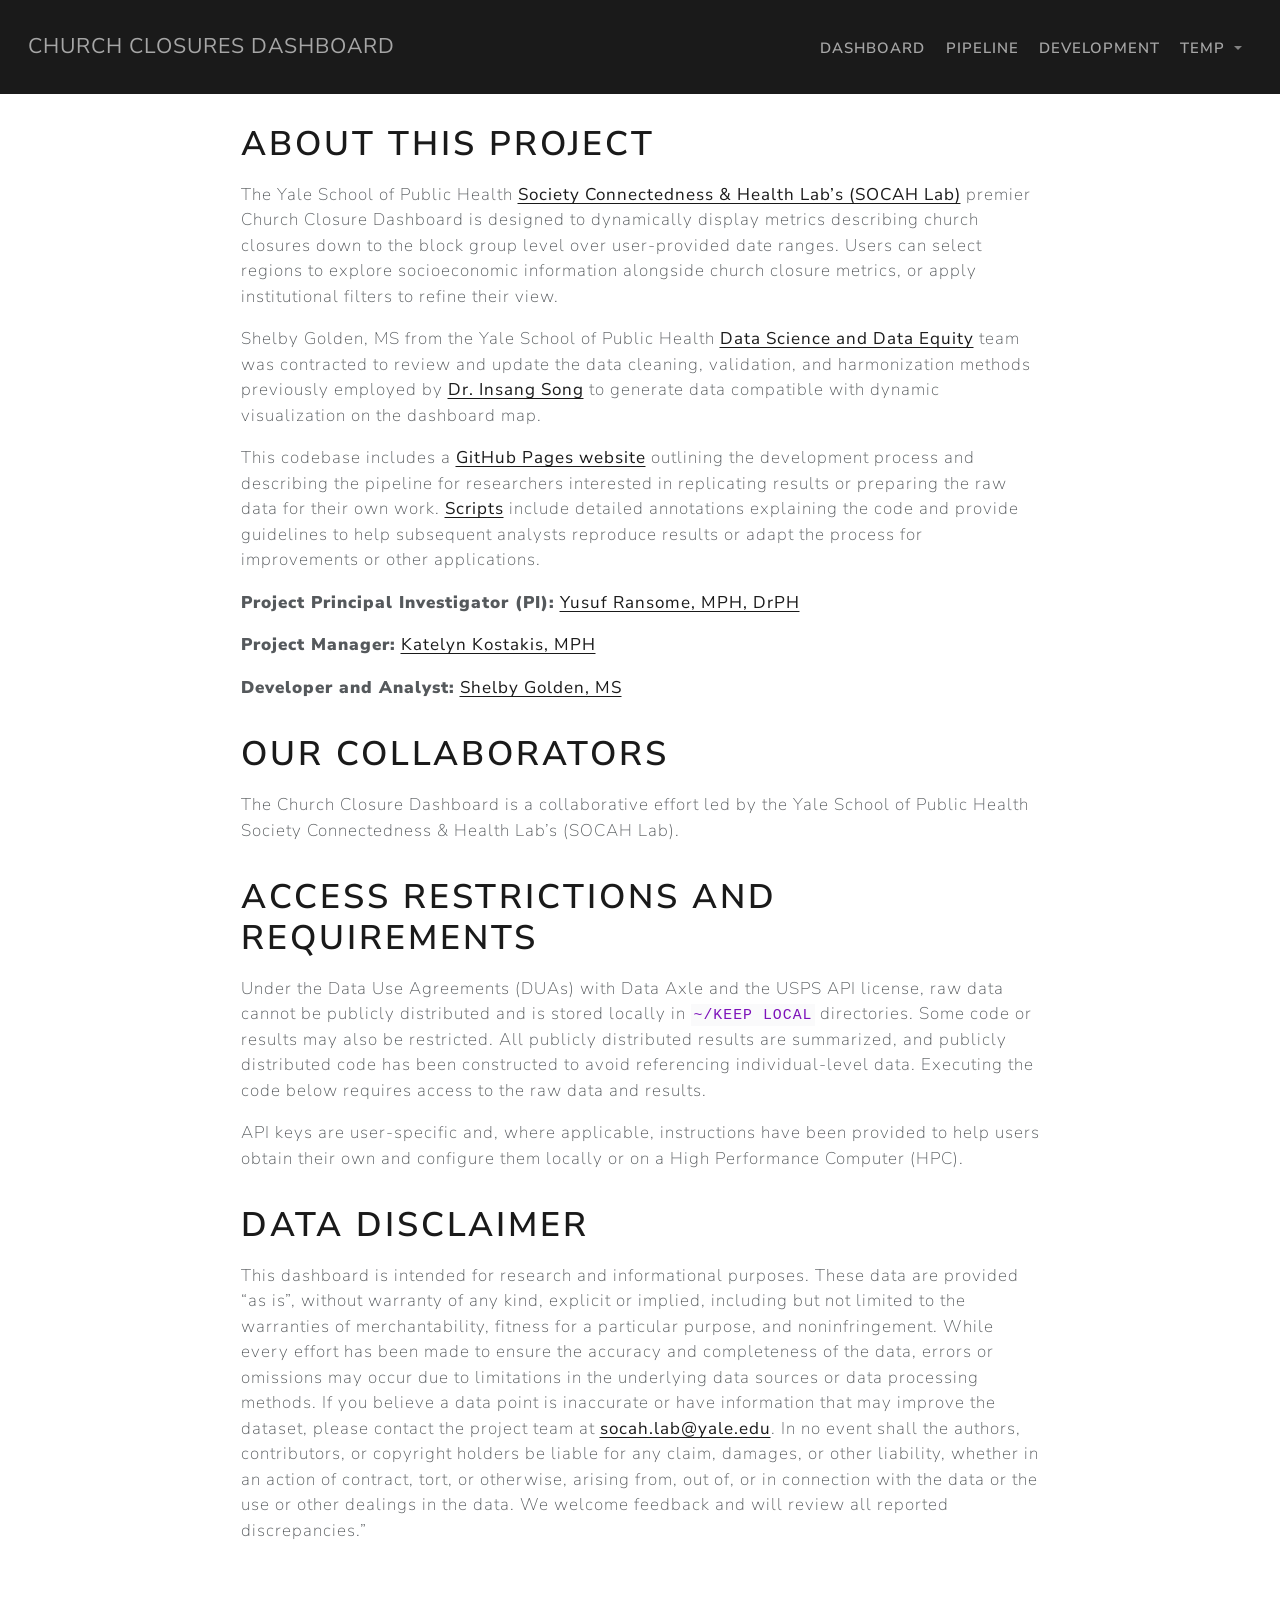
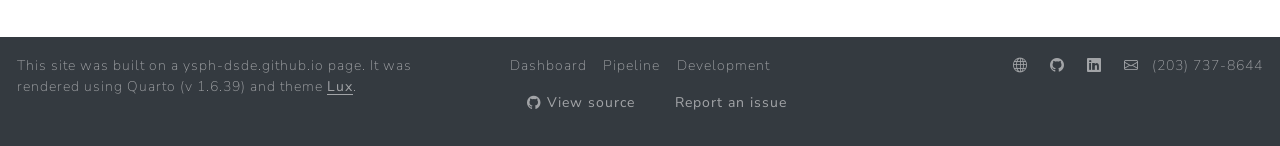
==== commit dadb948b: "Built site for gh-pages" ====
--- a/index.html
+++ b/index.html
@@ -124,18 +124,6 @@
     </a>
     <ul class="dropdown-menu dropdown-menu-end" aria-labelledby="nav-menu-temp">    
         <li>
-    <a class="dropdown-item" href="./Pages/Review_2026 Format.html">
- <span class="dropdown-text">2026 Format Review</span></a>
-  </li>  
-        <li>
-    <a class="dropdown-item" href="./Pages/Cleaning and Harmonization_2023 Format.html">
- <span class="dropdown-text">2023 Format Cleaning</span></a>
-  </li>  
-        <li>
-    <a class="dropdown-item" href="./Pages/Cleaning and Harmonization_2026 Format.html">
- <span class="dropdown-text">2026 Format Cleaning</span></a>
-  </li>  
-        <li>
     <a class="dropdown-item" href="./Pages/Metric Calculation.html">
  <span class="dropdown-text">Metrics</span></a>
   </li>  
@@ -189,6 +177,10 @@
 <h1>Access Restrictions and Requirements</h1>
 <p>Under the Data Use Agreements (DUAs) with Data Axle and the USPS API license, raw data cannot be publicly distributed and is stored locally in <code>~/KEEP LOCAL</code> directories. Some code or results may also be restricted. All publicly distributed results are summarized, and publicly distributed code has been constructed to avoid referencing individual-level data. Executing the code below requires access to the raw data and results.</p>
 <p>API keys are user-specific and, where applicable, instructions have been provided to help users obtain their own and configure them locally or on a High Performance Computer (HPC).</p>
+</section>
+<section id="data-disclaimer" class="level1">
+<h1>Data Disclaimer</h1>
+<p>This dashboard is intended for research and informational purposes. These data are provided “as is”, without warranty of any kind, explicit or implied, including but not limited to the warranties of merchantability, fitness for a particular purpose, and noninfringement. While every effort has been made to ensure the accuracy and completeness of the data, errors or omissions may occur due to limitations in the underlying data sources or data processing methods. If you believe a data point is inaccurate or have information that may improve the dataset, please contact the project team at <a href="mailto:socah.lab@yale.edu" class="email">socah.lab@yale.edu</a>. In no event shall the authors, contributors, or copyright holders be liable for any claim, damages, or other liability, whether in an action of contract, tort, or otherwise, arising from, out of, or in connection with the data or the use or other dealings in the data. We welcome feedback and will review all reported discrepancies.”</p>
 
 
 </section>
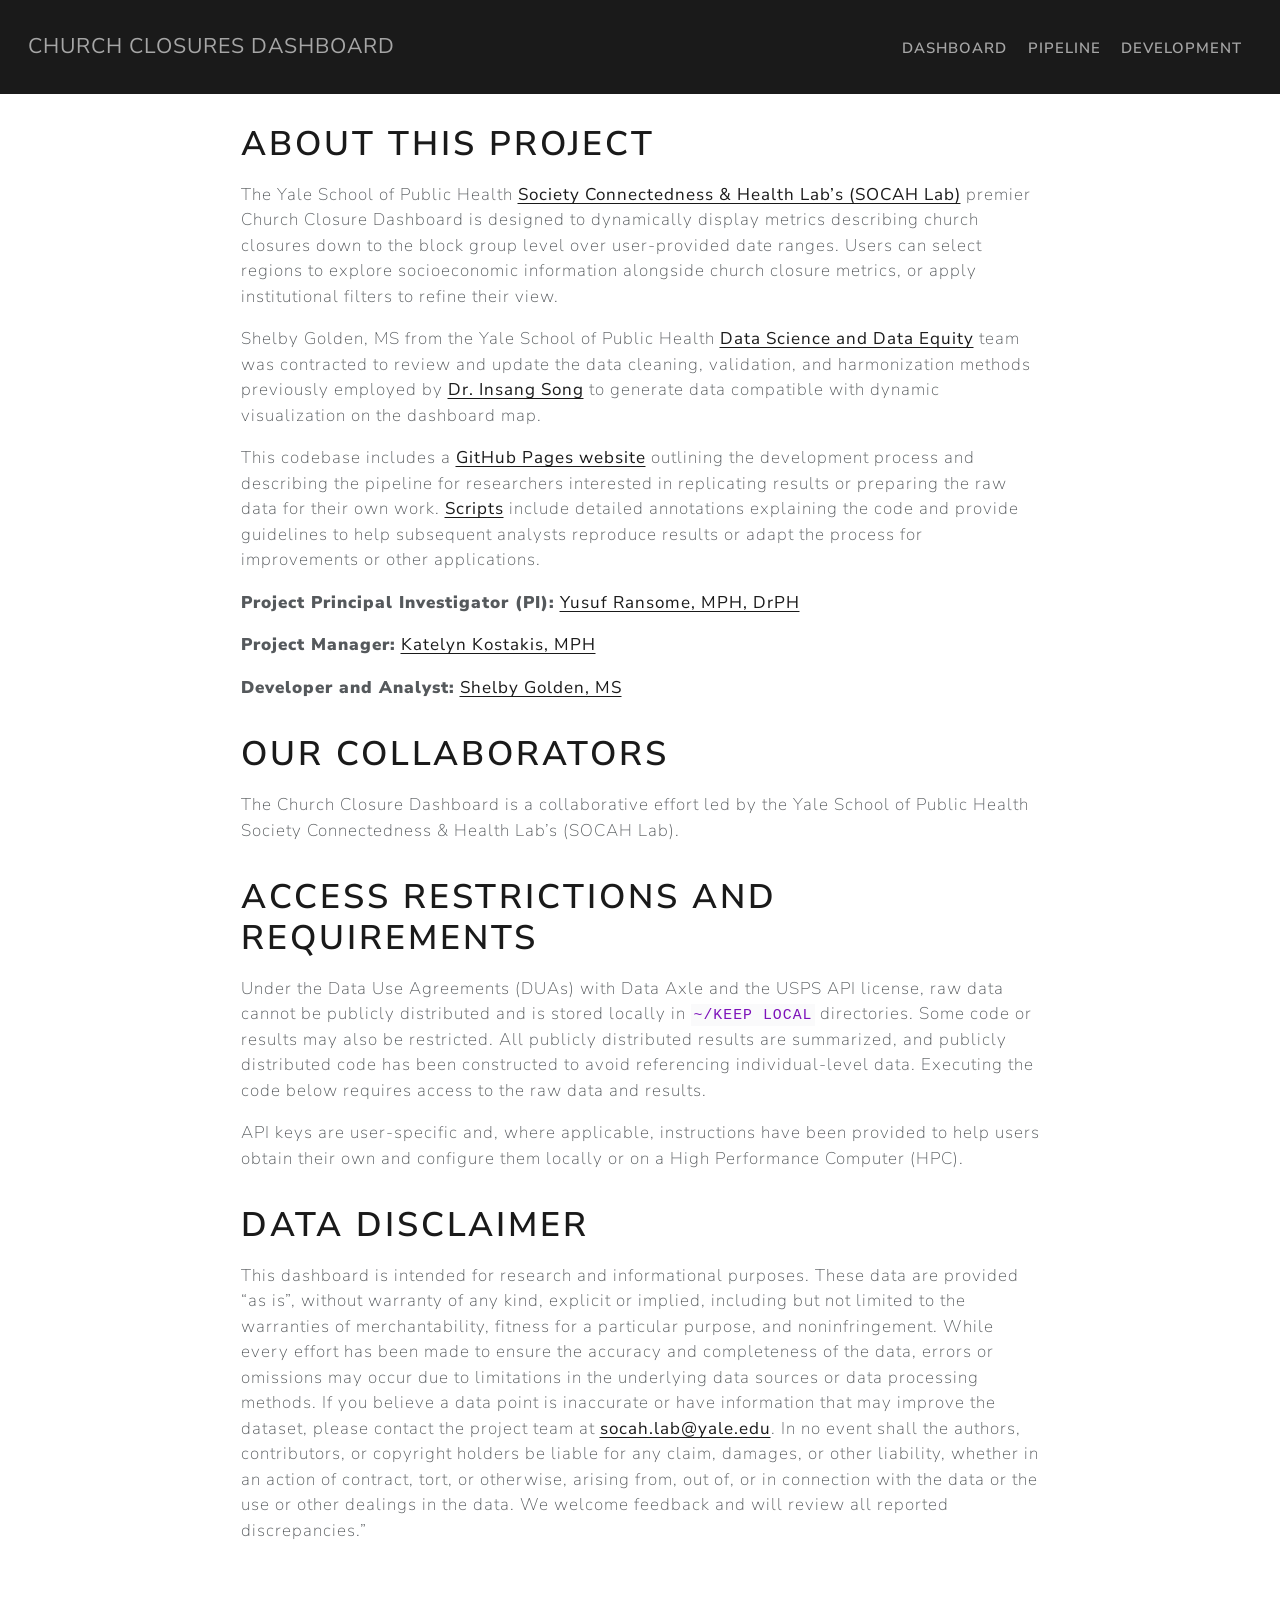
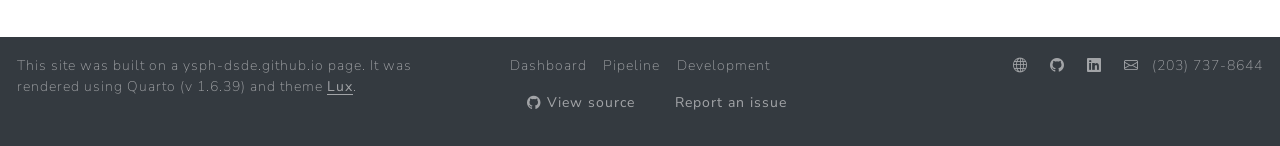
==== commit ef648581: "Built site for gh-pages" ====
--- a/index.html
+++ b/index.html
@@ -118,17 +118,6 @@
     <a class="nav-link" href="./Pages/Development.html"> 
 <span class="menu-text">Development</span></a>
   </li>  
-  <li class="nav-item dropdown ">
-    <a class="nav-link dropdown-toggle" href="#" id="nav-menu-temp" role="link" data-bs-toggle="dropdown" aria-expanded="false">
- <span class="menu-text">TEMP</span>
-    </a>
-    <ul class="dropdown-menu dropdown-menu-end" aria-labelledby="nav-menu-temp">    
-        <li>
-    <a class="dropdown-item" href="./Pages/Metric Calculation.html">
- <span class="dropdown-text">Metrics</span></a>
-  </li>  
-    </ul>
-  </li>
 </ul>
           </div> <!-- /navcollapse -->
             <div class="quarto-navbar-tools">
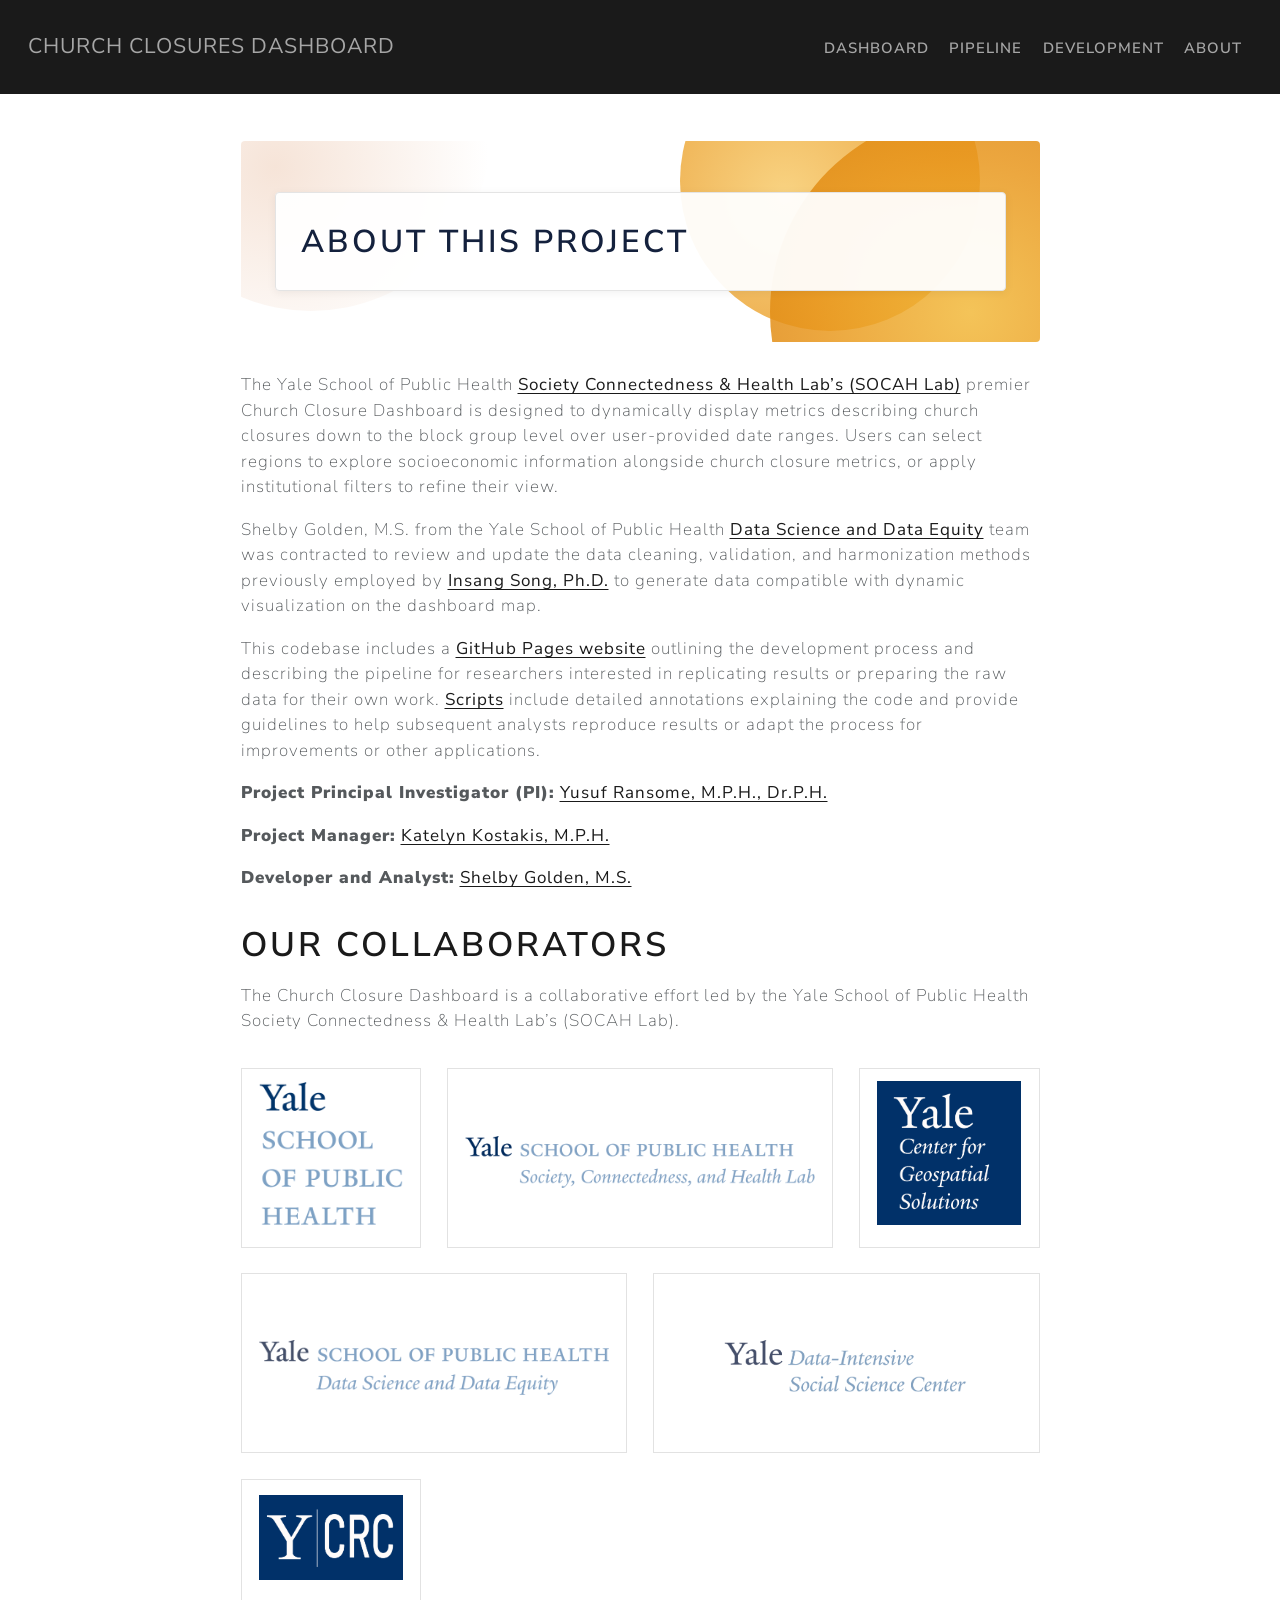
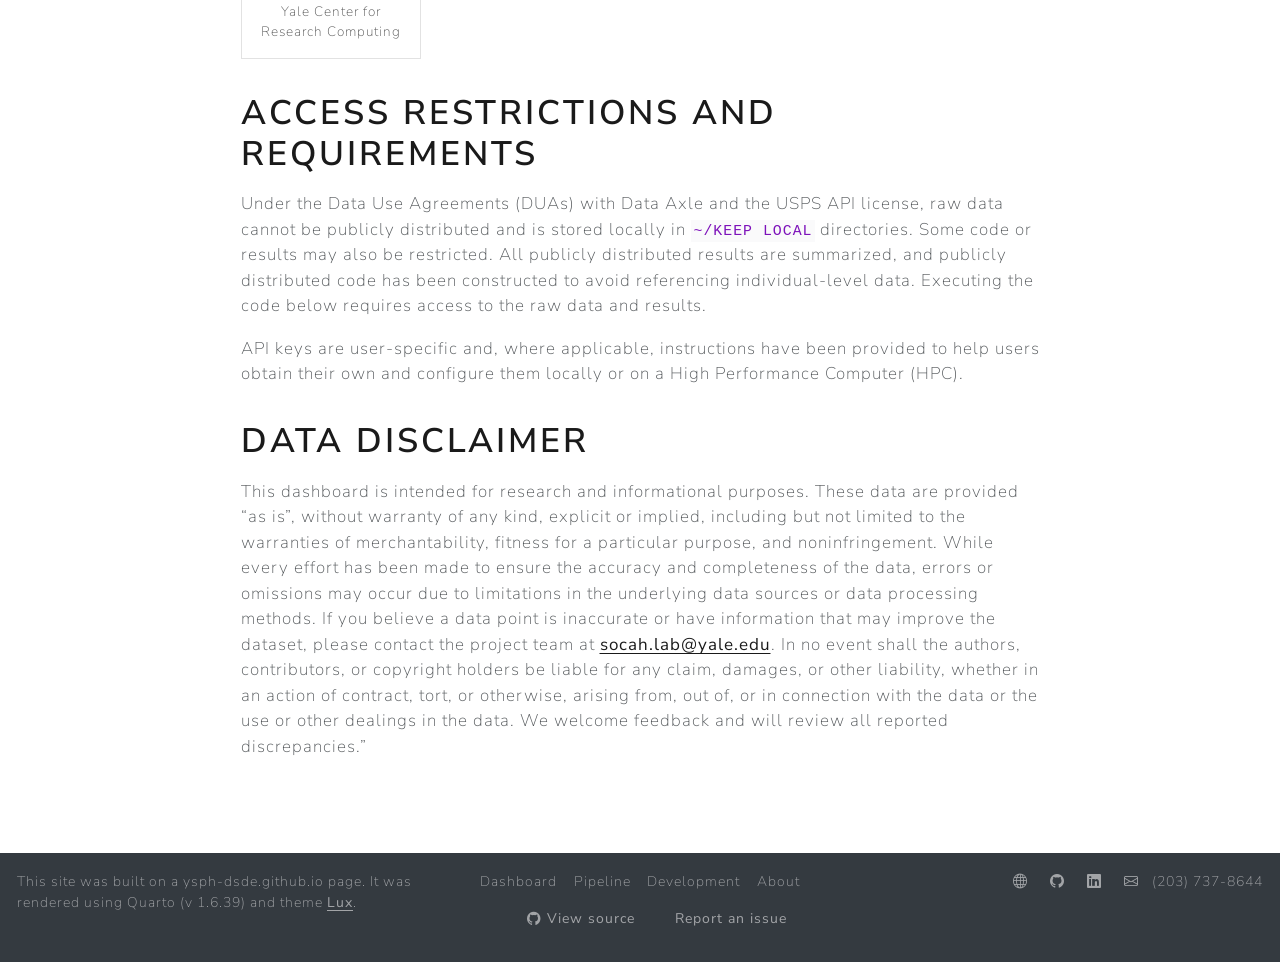
==== commit a18e4d9c: "Built site for gh-pages" ====
--- a/index.html
+++ b/index.html
@@ -7,7 +7,7 @@
 <meta name="viewport" content="width=device-width, initial-scale=1.0, user-scalable=yes">
 
 
-<title>About This Project – Church Closures Dashboard</title>
+<title>Church Closures Dashboard</title>
 <style>
 code{white-space: pre-wrap;}
 span.smallcaps{font-variant: small-caps;}
@@ -25,7 +25,7 @@
 
 <script src="site_libs/quarto-nav/quarto-nav.js"></script>
 <script src="site_libs/quarto-nav/headroom.min.js"></script>
-<link href="./Images/DSDE-Social-Media-Profile.png" rel="icon" type="image/png">
+<link href="./Images/SOCAH Lab Favicon.png" rel="icon" type="image/png">
 <script src="site_libs/clipboard/clipboard.min.js"></script>
 <script src="site_libs/quarto-html/quarto.js" type="module"></script>
 <script src="site_libs/quarto-html/tabsets/tabsets.js" type="module"></script>
@@ -118,6 +118,10 @@
     <a class="nav-link" href="./Pages/Development.html"> 
 <span class="menu-text">Development</span></a>
   </li>  
+  <li class="nav-item">
+    <a class="nav-link" href="./Pages/About-Us.html"> 
+<span class="menu-text">About</span></a>
+  </li>  
 </ul>
           </div> <!-- /navcollapse -->
             <div class="quarto-navbar-tools">
@@ -131,36 +135,49 @@
 <!-- margin-sidebar -->
     
 <!-- main -->
-<main class="content" id="quarto-document-content">
-
-<header id="title-block-header" class="quarto-title-block default">
-<div class="quarto-title">
-<h1 class="title">About This Project</h1>
+<main class="content" id="quarto-document-content"><header id="title-block-header" class="quarto-title-block"></header>
+
+
+
+
+<div class="subheader doc-header" style="width: 100%; margin-left: 0px; margin-right: 0px; margin-bottom: 30px">
+    <div class="blob"></div>
+    <div class="header-content">
+        <h2 class="anchored">About This Project</h2>
+    </div>
 </div>
-
-
-
-<div class="quarto-title-meta">
-
-    
-  
-    
-  </div>
-  
-
-
-</header>
-
-
 <p>The Yale School of Public Health <a href="https://www.socahlab.org/">Society Connectedness &amp; Health Lab’s (SOCAH Lab)</a> premier Church Closure Dashboard is designed to dynamically display metrics describing church closures down to the block group level over user-provided date ranges. Users can select regions to explore socioeconomic information alongside church closure metrics, or apply institutional filters to refine their view.</p>
-<p>Shelby Golden, MS from the Yale School of Public Health <a href="https://ysph.yale.edu/research/research-centers-and-initiatives/public-health-data-science-and-data-equity/">Data Science and Data Equity</a> team was contracted to review and update the data cleaning, validation, and harmonization methods previously employed by <a href="https://sigmafelix.wixsite.com/mysite">Dr.&nbsp;Insang Song</a> to generate data compatible with dynamic visualization on the dashboard map.</p>
+<p>Shelby Golden, M.S. from the Yale School of Public Health <a href="https://ysph.yale.edu/research/research-centers-and-initiatives/public-health-data-science-and-data-equity/">Data Science and Data Equity</a> team was contracted to review and update the data cleaning, validation, and harmonization methods previously employed by <a href="https://sigmafelix.wixsite.com/mysite">Insang Song, Ph.D.</a> to generate data compatible with dynamic visualization on the dashboard map.</p>
 <p>This codebase includes a <a href="https://socah-lab.github.io/Church-Closures-Dashboard/">GitHub Pages website</a> outlining the development process and describing the pipeline for researchers interested in replicating results or preparing the raw data for their own work. <a href="https://github.com/SOCAH-Lab/Church-Closures-Dashboard/tree/main/Code">Scripts</a> include detailed annotations explaining the code and provide guidelines to help subsequent analysts reproduce results or adapt the process for improvements or other applications.</p>
-<p><strong>Project Principal Investigator (PI):</strong> <a href="https://ysph.yale.edu/profile/yusuf-ransome/">Yusuf Ransome, MPH, DrPH</a></p>
-<p><strong>Project Manager:</strong> <a href="https://www.linkedin.com/in/katelyn-kostakis/">Katelyn Kostakis, MPH</a></p>
-<p><strong>Developer and Analyst:</strong> <a href="https://www.linkedin.com/in/shelby-golden/">Shelby Golden, MS</a></p>
+<p><strong>Project Principal Investigator (PI):</strong> <a href="https://ysph.yale.edu/profile/yusuf-ransome/">Yusuf Ransome, M.P.H., Dr.P.H.</a></p>
+<p><strong>Project Manager:</strong> <a href="https://www.linkedin.com/in/katelyn-kostakis/">Katelyn Kostakis, M.P.H.</a></p>
+<p><strong>Developer and Analyst:</strong> <a href="https://www.linkedin.com/in/shelby-golden/">Shelby Golden, M.S.</a></p>
 <section id="our-collaborators" class="level1">
 <h1>Our Collaborators</h1>
 <p>The Church Closure Dashboard is a collaborative effort led by the Yale School of Public Health Society Connectedness &amp; Health Lab’s (SOCAH Lab).</p>
+<div class="logo-grid">
+<figure class="figure">
+<img src="Images/Collaborator Logos/YSPH-wordmark-stacked-blues.png" alt="Yale School of Public Health" class="figure-img">
+</figure>
+<figure class="wide figure">
+<img src="Images/Collaborator Logos/Wordmark-SOCAH_Lab-blues.png" alt="Yale School of Public Health, Society, Connectedness, and Health Lab" class="figure-img">
+</figure>
+<figure class="figure">
+<img src="Images/Collaborator Logos/ycgs_logo.png" alt="Yale Center for Geospatial Solutions" class="figure-img">
+</figure>
+<figure class="wide figure">
+<img src="Images/Collaborator Logos/Wordmark-Data-Science-and-Data-Equity-blues.png" alt="Yale School of Public Health, Data Science and Data Equity" class="figure-img">
+</figure>
+<figure class="wide dissc figure">
+<img src="Images/Collaborator Logos/dissc_logo.png" alt="Yale Data-Intensive Social Science Center" class="figure-img">
+</figure>
+<figure class="ycrc figure">
+<img src="Images/Collaborator Logos/ycrc_logo.png" alt="Yale Center for Research Computing" class="figure-img">
+<figcaption>
+Yale Center for Research Computing
+</figcaption>
+</figure>
+</div>
 </section>
 <section id="access-restrictions-and-requirements" class="level1">
 <h1>Access Restrictions and Requirements</h1>
@@ -248,7 +265,7 @@
     }
       var localhostRegex = new RegExp(/^(?:http|https):\/\/localhost\:?[0-9]*\//);
       var mailtoRegex = new RegExp(/^mailto:/);
-        var filterRegex = new RegExp("https:\/\/SOCAH-Lab\.github\.io\/Church-Closures-Dashboard\/");
+        var filterRegex = new RegExp('/' + window.location.host + '/');
       var isInternal = (href) => {
           return filterRegex.test(href) || localhostRegex.test(href) || mailtoRegex.test(href);
       }
@@ -598,6 +615,11 @@
 <p>Development</p>
 </a>
   </li>  
+    <li class="nav-item">
+    <a class="nav-link" href="./Pages/About-Us.html">
+<p>About</p>
+</a>
+  </li>  
 </ul>
     <div class="toc-actions"><ul><li><a href="https://github.com/SOCAH-Lab/Church-Closures-Dashboard/blob/main/index.qmd" class="toc-action"><i class="bi bi-github"></i>View source</a></li><li><a href="https://github.com/SOCAH-Lab/Church-Closures-Dashboard/issues" class="toc-action"><i class="bi empty"></i>Report an issue</a></li></ul></div></div>
     <div class="nav-footer-right">
--- a/_styles/styles.css
+++ b/_styles/styles.css
@@ -1,4 +1,27 @@
 /* css styles */
+
+/* Import fonts (Google Fonts hosts both) */
+@import url('https://fonts.googleapis.com/css2?family=Almarai:wght@400;700;800&family=Libre+Baskerville:ital,wght@0,400;0,700;1,400&display=swap');
+
+:root {
+  /* Brand color palette */
+  --color-white: #FFFFFF;
+  --color-orange: #DC9506;
+  --color-dark-orange: #C98806;
+  --color-light-blue: #B2DFFC;
+  --color-dark-blue: #002855;
+  --color-green: #6D9277;
+  --color-black: #000000;
+
+  /* Fonts */
+  --font-heading: 'Libre Baskerville', Georgia, serif;
+  --font-body: 'Almarai', sans-serif;
+
+  /* Type scale used in the pipeline cards */
+  --font-size-eyebrow: 0.85rem;
+  --font-size-card-heading: 1.15rem;
+  --font-size-body: 0.92rem;
+}
 
 .footer-items li {
     margin: 0;
@@ -40,69 +63,39 @@
 
 /* Download buttons */
 
-/* A clean “download” button style that layers nicely on top of Bootstrap .btn */
-button.downloadthis {
-  display: inline-flex;
-  align-items: center;
-  gap: 0.5rem;
-
-  padding: 0.55rem 0.9rem;
-  border-radius: 0.8rem;
-
-  border: 1.5px solid rgba(0, 0, 0, 0.12);
-  background: linear-gradient(180deg, #ffffff 0%, #f6f8fb 100%);
-
-  color: #0f172a;              /* slate-900 */
+.btn {
+  background: var(--color-white);
+  color: var(--color-black);
+  border: 1.5px solid var(--color-dark-blue);
+  border-radius: .3rem;
+  padding-top: 0.5rem;
+  padding-right: 1rem;
+  padding-bottom: 0.6rem;
+  padding-left: 1rem;
+  margin-bottom: 1em;
   font-weight: 600;
-  letter-spacing: 0.01em;
-
-  box-shadow:
-    0 1px 1px rgba(15, 23, 42, 0.06),
-    0 8px 20px rgba(15, 23, 42, 0.08);
-
-  transition: transform 140ms ease, box-shadow 140ms ease, border-color 140ms ease, background 140ms ease;
-}
-
-button.downloadthis i {
-  font-size: 1.05em;
-  line-height: 1;
-}
-
-/* Hover/focus: slightly “lift” + clearer outline */
-/* Softer hover background (very subtle tint) */
-button.downloadthis:hover {
-  background: linear-gradient(180deg, #ffffff 0%, #fdfdff 100%); /* softer than before */
-  transform: translateY(-1px);
-  border-color: rgba(37, 99, 235, 0.28);
-  box-shadow:
-    0 2px 2px rgba(15, 23, 42, 0.06),
-    0 12px 26px rgba(15, 23, 42, 0.12);
-}
-
-button.downloadthis:focus-visible {
-  outline: 3px solid rgba(37, 99, 235, 0.35);
-  outline-offset: 2px;
-}
-
-/* Active: press down */
-button.downloadthis:active {
-  transform: translateY(0);
-  box-shadow:
-    0 1px 1px rgba(15, 23, 42, 0.06),
-    0 6px 14px rgba(15, 23, 42, 0.10);
-}
-
-/* Disabled */
-button.downloadthis:disabled,
-button.downloadthis[aria-disabled="true"] {
-  opacity: 0.55;
-  cursor: not-allowed;
-  box-shadow: none;
-}
-
-/* Optional: make it look “download-y” by tinting the icon */
-button.downloadthis .bi-download {
-  color: #2563eb; /* blue-600 */
+}
+.btn:hover {
+  background: var(--color-dark-blue);
+  color: var(--color-white);
+}
+.btn:disabled {
+  opacity: 0.4;
+  cursor: default;
+}
+.btn i {
+  margin-right: .4em;
+}
+.download-buttons {
+  display: flex;
+  flex-wrap: wrap;
+  gap: 1rem;
+}
+.download-buttons a {
+  text-decoration: none;
+}
+.download-buttons .btn {
+  margin-bottom: 0;
 }
 
 /* Popup for Feedback */
@@ -161,7 +154,7 @@
     align-items: stretch; /* Make buttons same height */
 }
 .form-link {
-    background-color: lighten($dsde-purple, 50%);
+    background-color: lighten(var(--color-dark-orange), 50%);
     border-radius: .25rem;
     border: 1px solid #444;
     box-shadow: 0 .2rem .5rem #6c757d, 0 0 .05rem #6c757d;
@@ -177,7 +170,7 @@
     display: block;
 }
 .form-link:hover {
-    background-color: lighten($dsde-purple, 10%);
+    background-color: lighten(var(--color-dark-orange), 10%);
     color: #f4f4f4;
     text-decoration: none;
     transform: translateY(-2px);
@@ -241,6 +234,314 @@
     }
 }
 
+
+/*-- scss: collaborator logos --*/
+
+.logo-grid {
+  display: grid;
+  grid-template-columns: repeat(auto-fit, minmax(180px, 1fr));
+  gap: 1.5rem;
+  margin: 2rem 0;
+}
+.logo-grid figure {
+  margin: 0;
+  height: 180px;
+  display: flex;
+  flex-direction: column;
+  align-items: center;
+  justify-content: center;
+  background: #ffffff;
+  border: 1px solid #e2e2e2;
+  padding: 1rem;
+}
+.logo-grid figure.wide {
+  grid-column: span 2;
+  padding-bottom: 0rem !important;
+}
+.logo-grid img {
+  max-width: 100%;
+  max-height: 100%;
+  width: auto;
+  height: auto;
+  object-fit: contain;
+}
+.logo-grid figcaption {
+  margin-top: 0.75rem;
+  font-size: 0.8rem;
+  color: #555;
+  text-align: center;
+}
+.logo-grid figure.dissc img {
+  max-height: 70%;
+  max-width: 70%;
+}
+@media (max-width: 600px) {
+  .logo-grid {
+    grid-template-columns: 1fr;
+  }
+  .logo-grid figure.wide,
+  .logo-grid figure.dissc {
+    grid-column: span 1;
+    max-width: none;
+    justify-self: stretch;
+  }
+  .logo-grid figure.wide {
+    padding-bottom: 0rem !important;
+  }
+  .logo-grid figure:not(.wide) {
+    max-width: 220px;
+    justify-self: center;
+  }
+  .logo-grid figcaption {
+    margin-top: 0.75rem;
+  }
+  .logo-grid figure.ycrc img {
+    max-height: 75%;
+    max-width: 75%;
+  }
+  .logo-grid figure.dissc img {
+    max-height: 68%;
+    max-width: 68%;
+  }
+  .logo-grid figure.wide {
+    grid-column: span 1;
+    height: 100px;
+  }
+}
+
+
+/*-- scss: pipeline --*/
+
+.pipeline {
+  position: relative;
+  display: flex;
+  flex-direction: column;
+  gap: 1.5rem;
+  padding: 3rem 2rem;
+  overflow: hidden;
+}
+
+.pipeline .circle {
+  position: absolute;
+  border-radius: 50%;
+  z-index: 0;
+}
+
+/* Large soft cream circle, upper-left */
+.pipeline .c1 {
+  width: 420px;
+  height: 420px;
+  left: -140px;
+  top: -160px;
+  background: radial-gradient(circle at 35% 35%, #F6E4D8, #FFFFFF 70%);
+}
+
+/* Mid gold circle, upper-right */
+.pipeline .c2 {
+  width: 320px;
+  height: 320px;
+  right: -100px;
+  top: -60px;
+  background: radial-gradient(circle at 60% 35%, #F7C863, #E8961C 70%);
+  opacity: 0.85;
+}
+
+/* Small accent circle, top-middle */
+.pipeline .c3 {
+  width: 140px;
+  height: 140px;
+  left: 44%;
+  top: -70px;
+  background: radial-gradient(circle at 45% 45%, #F2B93B, #D97F0A 80%);
+  opacity: 0.8;
+}
+
+/* Large deep gold circle, bottom-right */
+.pipeline .c4 {
+  width: 460px;
+  height: 460px;
+  right: -160px;
+  bottom: -220px;
+  background: radial-gradient(circle at 55% 40%, #F2B93B, #E8961C 55%, #D97F0A 100%);
+  opacity: 0.9;
+}
+
+/* Small pale circle, lower-left */
+.pipeline .c5 {
+  width: 180px;
+  height: 180px;
+  left: -40px;
+  bottom: 4%;
+  background: radial-gradient(circle at 40% 40%, #F6E4D8, #FFFFFF 75%);
+  opacity: 0.9;
+}
+
+/* Small accent circle, mid-left */
+.pipeline .c6 {
+  width: 110px;
+  height: 110px;
+  left: 6%;
+  top: 42%;
+  background: radial-gradient(circle at 50% 50%, #F7C863, #E8961C 70%);
+  opacity: 0.7;
+}
+
+/* NEW: mid-size pale circle, center, between phase 1 and 2 */
+.pipeline .c7 {
+  width: 200px;
+  height: 200px;
+  left: 48%;
+  top: 33%;
+  background: radial-gradient(circle at 45% 45%, #F6E4D8, #FFFFFF 75%);
+  opacity: 0.7;
+}
+
+/* NEW: small gold accent, center-right, near phase 2 */
+.pipeline .c8 {
+  width: 130px;
+  height: 130px;
+  right: 12%;
+  top: 55%;
+  background: radial-gradient(circle at 50% 50%, #F7C863, #E8961C 70%);
+  opacity: 0.65;
+}
+
+/* NEW: mid pale circle, center-left, near usage notes */
+.pipeline .c9 {
+  width: 160px;
+  height: 160px;
+  left: 20%;
+  top: 78%;
+  background: radial-gradient(circle at 40% 40%, #F2B93B, #E8961C 70%);
+  opacity: 0.6;
+}
+
+.process-steps {
+  margin: 0;
+  padding-left: 1.2rem;
+  font-size: 0.92rem;
+  line-height: 1.45;
+  color: #4a4a4a;
+}
+
+.process-steps li {
+  margin-bottom: 0.5rem;
+}
+
+.process-steps li:last-child {
+  margin-bottom: 0;
+}
+
+.phase-card {
+  position: relative;
+  z-index: 1;
+  background: rgba(255, 255, 255, 0.94);
+  border: 1px solid #e4e4e4;
+  border-radius: 4px;
+  padding: 1.75rem 1.5rem;
+  text-align: left;
+  box-shadow: 0 2px 10px rgba(0, 0, 0, 0.06);
+}
+
+.phase-card .phase-number {
+  font-size: 1.1rem;
+  font-weight: 700;
+  letter-spacing: 0.04em;
+  color: #D97F0A;
+  margin-bottom: 1rem;
+}
+
+.phase-card h3 {
+  margin: 0 0 0.6rem 0;
+  font-size: 1.15rem;
+  color: #14213D;
+  font-weight: 700;
+}
+
+.phase-card p {
+  margin: 0;
+  font-size: 0.92rem;
+  line-height: 1.45;
+  color: #4a4a4a;
+}
+
+.phase-columns-2-1 {
+  display: flex;
+  gap: 1.5rem;
+}
+
+.phase-columns-2-1 .col-wide {
+  flex: 1.5;
+}
+
+.phase-columns-2-1 .col-narrow {
+  flex: 1.5;
+}
+
+.col-narrow .field-summary {
+  margin: 0;
+  font-size: 0.82rem;
+  line-height: 1.4;
+  color: #4a4a4a;
+}
+
+.col-narrow .field-summary dt {
+  font-weight: 700;
+  color: #14213D;
+  margin-top: 0.75rem;
+}
+
+.col-narrow .field-summary dt:first-child {
+  margin-top: 0;
+}
+
+.col-narrow .field-summary dd {
+  margin: 0.15rem 0 0 0;
+}
+
+.col-narrow .field-summary code {
+  font-size: 0.78rem;
+  background: #f2f2f2;
+  padding: 0.05rem 0.3rem;
+  border-radius: 3px;
+}
+
+.step-columns {
+  display: flex;
+  gap: 1.5rem;
+}
+
+.step-col {
+  flex: 1;
+}
+
+.step-col h3 {
+  font-size: 1.05rem;
+}
+
+@media (max-width: 600px) {
+  .step-columns,
+  .phase-columns-2-1 {
+    flex-direction: column;
+    gap: 1rem;
+  }
+
+  .pipeline .circle {
+    transform: scale(0.55);
+  }
+
+  .pipeline .c1 { left: -100px; top: -110px; }
+  .pipeline .c2 { right: -80px; top: -40px; }
+  .pipeline .c3 { left: 40%; top: -50px; }
+  .pipeline .c4 { right: -110px; bottom: -160px; }
+  .pipeline .c5 { left: -20px; bottom: 2%; }
+  .pipeline .c6 { left: 4%; top: 38%; }
+  .pipeline .c7 { left: 42%; top: 30%; }
+  .pipeline .c8 { right: 8%; top: 52%; }
+  .pipeline .c9 { left: 14%; top: 75%; }
+}
+
+
 /*-- scss: about-us people titles --*/
 
 body.people {
@@ -253,32 +554,32 @@
   justify-content: space-between;
   padding-left: 70px;
   padding-right: 70px;
-  gap: 10px;
+  gap: 8px;
   height: auto;
 }
 .people .tile {
   display: flex;
   flex-direction: row;
   background-color: none;
-  border: none;
+  border: none; 
   border-radius: 8px;
-  width: calc(50% - 10px);
-  margin: 10px 0;
+  width: calc(50% - 8px - 30px);
+  margin: 12px 15px;
   align-items: flex-start;
-  min-width: 300px; /* Adjusted for smaller screens */
+  min-width: 280px;
   height: auto;
   box-sizing: border-box;
   box-shadow: none;
 }
 .people .img-container {
-  flex: 0 0 180px;
-  margin-right: 20px;
+  flex: 0 0 170px;
+  margin-right: 14px;
   height: auto;
 }
 .people .img-container img {
   width: 100%;
-  height: 250px; /* Fix image height to 250px */
-  max-height: 250px;
+  height: 220px;
+  max-height: 220px;
   border-radius: 8px;
   object-fit: cover;
 }
@@ -286,45 +587,48 @@
   display: flex;
   flex-direction: column;
   flex-grow: 1;
-  width: calc(100% - 200px); /* Subtracting the width of the image container and margin */
+  width: calc(100% - 184px);
   min-height: 0;
   height: auto;
   box-sizing: border-box;
 }
 .people .tile-content h2 {
   font-weight: bold;
+  font-size: 1.05em;
   padding-top: 0;
   margin-top: 0;
-  margin-bottom: -5px;
+  margin-bottom: 8px;
   color: #333;
+  border-bottom: none;
+  padding-bottom: 0;
 }
 .people h2 > a.anchorjs-link {
   display: none;
 }
 .people .tile-content .title-paragraph {
-  font-size: 0.7em;
+  font-size: 0.65em;
   color: #666;
-  margin-bottom: 5px;
+  margin-bottom: 4px;
   word-wrap: break-word;
 }
 .people .tile-content .description {
-  font-size: 0.9rem;
-  margin-bottom: 10px;
+  font-size: 0.75rem;
+  margin-bottom: 8px;
   word-wrap: break-word;
   overflow: auto;
 }
 .people .contact-info {
-  font-size: 0.8em;
+  font-size: 0.72em;
   color: #666;
-  margin-bottom: 10px;
-  margin-left: 0.5em;
+  margin-bottom: 8px;
+  margin-left: 0em;
   word-wrap: break-word;
 }
 .people .link-bar {
   margin-left: 0.5em;
 }
 .people .link-bar-text a {
-  color: var(--link-color);
+  color: var(--color-dark-orange);
   text-decoration: none;
   margin-right: 8px;
 }
@@ -332,9 +636,9 @@
   text-decoration: underline;
 }
 .people .profile-link {
-  font-size: 1em;
-  margin-top: 10px;
-  padding: 10px 15px;
+  font-size: 0.9em;
+  margin-top: 8px;
+  padding: 8px 12px;
   background-color: var(--hover-color);
   color: #fff;
   border-radius: 5px;
@@ -434,22 +738,84 @@
 /*-- scss: about us page - headers and sections --*/
 
 .alt_header {
+  position: relative;
   width: 100%;
-  padding: 20px;
-  padding-left: 16%;
-  padding-right: 16%;
+  padding: 3rem 16% 14rem 16%;
   margin: auto;
-  margin-bottom: 20px;
   margin-top: -45px;
-  border-top: 0px solid #ddd;
-  border-bottom: 1px solid #ddd;
+  overflow: hidden;
+  border-radius: 4px;
   text-align: left;
-  background: linear-gradient(to right, 
-    rgba(211, 211, 211, 0) 0%, 
-    var(--light-header-background) 20%, 
-    var(--light-header-background) 80%, 
-    rgba(211, 211, 211, 0) 100%);
-}
+}
+
+.alt_header::before,
+.alt_header::after,
+.alt_header .blob {
+  content: "";
+  position: absolute;
+  border-radius: 50%;
+  z-index: 0;
+}
+
+.alt_header::before {
+  width: 420px;
+  height: 420px;
+  left: -140px;
+  top: -160px;
+  background: radial-gradient(circle at 30% 30%, #F6E4D8, #FFFFFF 70%);
+}
+
+.alt_header::after {
+  width: 460px;
+  height: 460px;
+  right: -160px;
+  bottom: -200px;
+  background: radial-gradient(circle at 60% 40%, #F2B93B, #E8961C 60%, #D97F0A 100%);
+  opacity: 0.9;
+}
+
+.alt_header .blob {
+  width: 380px;
+  height: 380px;
+  left: 38%;
+  top: -140px;
+  background: radial-gradient(circle at 40% 40%, #F7C863, #E8961C 70%);
+  opacity: 0.85;
+}
+
+.alt_header .header-content {
+  position: relative;
+  z-index: 1;
+  background: rgba(255, 255, 255, 0.94);
+  border: 1px solid #e4e4e4;
+  border-radius: 4px;
+  padding: 1.75rem 1.5rem;
+  box-shadow: 0 2px 10px rgba(0, 0, 0, 0.06);
+}
+
+.alt_header h1,
+.alt_header h2,
+.alt_header h3 {
+  margin: 0 0 0.6rem 0;
+  font-size: 1.15rem;
+  color: #14213D;
+  font-weight: normal !important;
+}
+
+.alt_header h2,
+.subheader h2 {
+  border-bottom: none;
+  padding-bottom: 0;
+  font-size: 31.615px !important;
+}
+
+.alt_header p {
+  margin: 0;
+  font-size: 0.92rem;
+  line-height: 1.45;
+  color: #4a4a4a;
+}
+
 .alt_header ul {
   margin-left: 40px;
   text-align: left;
@@ -478,22 +844,98 @@
     padding-left: 5%;
     padding-right: 5%;
   }
+  .alt_header::before,
+  .alt_header::after,
+  .alt_header .blob {
+    width: 240px;
+    height: 240px;
+  }
+  .alt_header::before {
+    left: -100px;
+    top: -100px;
+  }
+  .alt_header::after {
+    right: -100px;
+    bottom: -120px;
+  }
+  .alt_header .blob {
+    left: 30%;
+    top: -90px;
+  }
 }
 
 .subheader {
+  position: relative;
   width: 70%;
-  padding: 20px;
-  margin: auto; 
+  padding: 3rem 2rem;
+  margin: auto;
   margin-bottom: 20px;
-  border-top: 1px solid #ddd;
-  border-bottom: 1px solid #ddd;
-  background: linear-gradient(to right, 
-    rgba(211, 211, 211, 0) 0%, 
-    var(--light-header-background) 20%, 
-    var(--light-header-background) 80%, 
-    rgba(211, 211, 211, 0) 100%);
+  overflow: hidden;
+  border-radius: 4px;
   text-align: left;
 }
+
+.subheader::before,
+.subheader::after,
+.subheader .blob {
+  content: "";
+  position: absolute;
+  border-radius: 50%;
+  z-index: 0;
+}
+
+.subheader::before {
+  width: 360px;
+  height: 360px;
+  left: -110px;
+  top: -190px;
+  background: radial-gradient(circle at 40% 60%, #F6E4D8, #FFFFFF 70%);
+}
+
+.subheader::after {
+  width: 400px;
+  height: 400px;
+  right: -130px;
+  bottom: -170px;
+  background: radial-gradient(circle at 50% 50%, #F2B93B, #E8961C 55%, #D97F0A 100%);
+  opacity: 0.85;
+}
+
+.subheader .blob {
+  width: 300px;
+  height: 300px;
+  left: 55%;
+  top: -110px;
+  background: radial-gradient(circle at 35% 55%, #F7C863, #E8961C 65%);
+  opacity: 0.8;
+}
+
+.subheader .header-content {
+  position: relative;
+  z-index: 1;
+  background: rgba(255, 255, 255, 0.94);
+  border: 1px solid #e4e4e4;
+  border-radius: 4px;
+  padding: 1.75rem 1.5rem;
+  box-shadow: 0 2px 10px rgba(0, 0, 0, 0.06);
+}
+
+.subheader h1,
+.subheader h2,
+.subheader h3 {
+  margin: 0 0 0.6rem 0;
+  font-size: 1.15rem;
+  color: #14213D;
+  font-weight: 600;
+}
+
+.subheader p {
+  margin: 0;
+  font-size: 0.92rem;
+  line-height: 1.45;
+  color: #4a4a4a;
+}
+
 .subheader ul {
   margin-left: 40px;
   text-align: left;
@@ -516,150 +958,36 @@
   .subheader {
     width: 90%;
   }
-}
-
-
-/*-- scss: about us page - "more info" that links to other resources the groups does --*/
-
-.info-container {
-  display: flex;
-  flex-wrap: wrap;
-  justify-content: center;
-}
-.info-box {
-  width: calc(50% - 30px);
-  margin: 15px;
-  margin-top: 20px;
-  display: flex;
-  flex-direction: column;
-}
-.centered-box {
-  width: 45%;
-  margin: 20px auto;
-  margin-top: 15px;
-  margin-bottom: 0px;
-}
-.more-info-box {
-  position: relative;
-  width: 100%;
-  margin-top: 0px;
-  overflow: hidden;
-  transition: transform 0.3s;
-  padding: 0;
-  border: 1px solid #ddd;
-  box-shadow: 0 5px 10px rgba(0, 0, 0, 0.2);
-  background: linear-gradient(to right, 
-    rgba(211, 211, 211, 0) 0%, 
-    var(--light-header-background) 20%, 
-    var(--light-header-background) 80%, 
-    rgba(211, 211, 211, 0) 100%);
-  border-radius: 4px;
-  display: flex;
-  flex-direction: column;
-  flex-grow: 1;
-}
-.more-info-box .banner {
-  position: relative;
-  width: 100%;
-  height: 200px;
-  overflow: hidden;
-  flex-shrink: 0;
-}
-.more-info-box .banner img {
-  width: 100%;
-  height: 100%;
-  object-fit: cover;
-  filter: brightness(50%);
-}
-.more-info-box .banner h2 {
-  position: absolute;
-  bottom: 10px;
-  left: 10px;
-  margin: 0;
-  font-size: 2rem;
-  text-shadow: 1.5px 1px 0px #444;
-  color: #fff;
-  padding: 10px;
-  border-radius: 5px;
-  width: calc(100% - 20px);
-}
-.more-info-box .content {
-  padding-left: 20px;
-  padding-right: 20px;
-  flex-grow: 1; /* Ensure it grows with the container */
-}
-.more-info-box .content p {
-  margin-top: 20px;
-  font-size: 0.85rem;
-  text-align: left;
-  color: #333;
-  text-decoration: none !important;
-}
-.more-info-box .footer {
-  padding-left: 20px;
-  padding-right: 20px;
-  display: flex;
-  justify-content: space-between;
-  align-items: center;
-}
-.more-info-box .footer a {
-  display: flex;
-  justify-content: space-between;
-  width: 100%;
-  text-decoration: none !important;
-  color: #333;
-  align-items: center;
-}
-.more-info-box .footer h3 {
-  margin: 0;
-  font-size: 1.2rem;
-  pointer-events: none;
-}
-.more-info-box .footer a:hover {
-  color: #333;
-}
-.more-info-box .footer i {
-  font-size: 1.2rem;
-  margin-bottom: 20px;
-}
-.more-info-icon {
-  color: #333;
-  font-size: 24px;
-  text-decoration: none;
-}
-.more-info-box:hover {
-  transform: translateY(-5px);
-}
-.more-info-box:hover * {
-  text-decoration: none !important;
-}
-
-/* Media Queries */
+  .subheader::before,
+  .subheader::after,
+  .subheader .blob {
+    width: 240px;
+    height: 240px;
+  }
+  .subheader::before {
+    left: -100px;
+    top: -100px;
+  }
+  .subheader::after {
+    right: -100px;
+    bottom: -120px;
+  }
+  .subheader .blob {
+    left: 30%;
+    top: -90px;
+  }
+}
+
+
+.subheader.doc-header h2 {
+  font-size: clamp(3em, 5vw, 3em);
+  margin-bottom: 0em;
+  overflow-wrap: break-word;
+  word-break: break-word;
+  font-weight: 600;
+}
 @media (max-width: 768px) {
-  .info-container {
-    flex-direction: column;
-  }
-  .info-box {
-    width: 70%;
-    margin: 10px auto;
-  }
-  .info-box:first-child {
-    margin-top: 20px;
-  }
-  .centered-box {
-    width: 70%;
-    margin: 10px auto;
-  }
-}
-
-@media (max-width: 480px) {
-  .info-box {
-    width: 90%;
-    margin: 5px auto;
-    padding-bottom: 10px;
-  }
-  .centered-box {
-    width: 90%;
-    margin: 5px auto;
-  }
-}
+  .subheader.doc-header h2 {
+    font-size: clamp(1.5em, 5vw, 1.5em);
+  }
+}
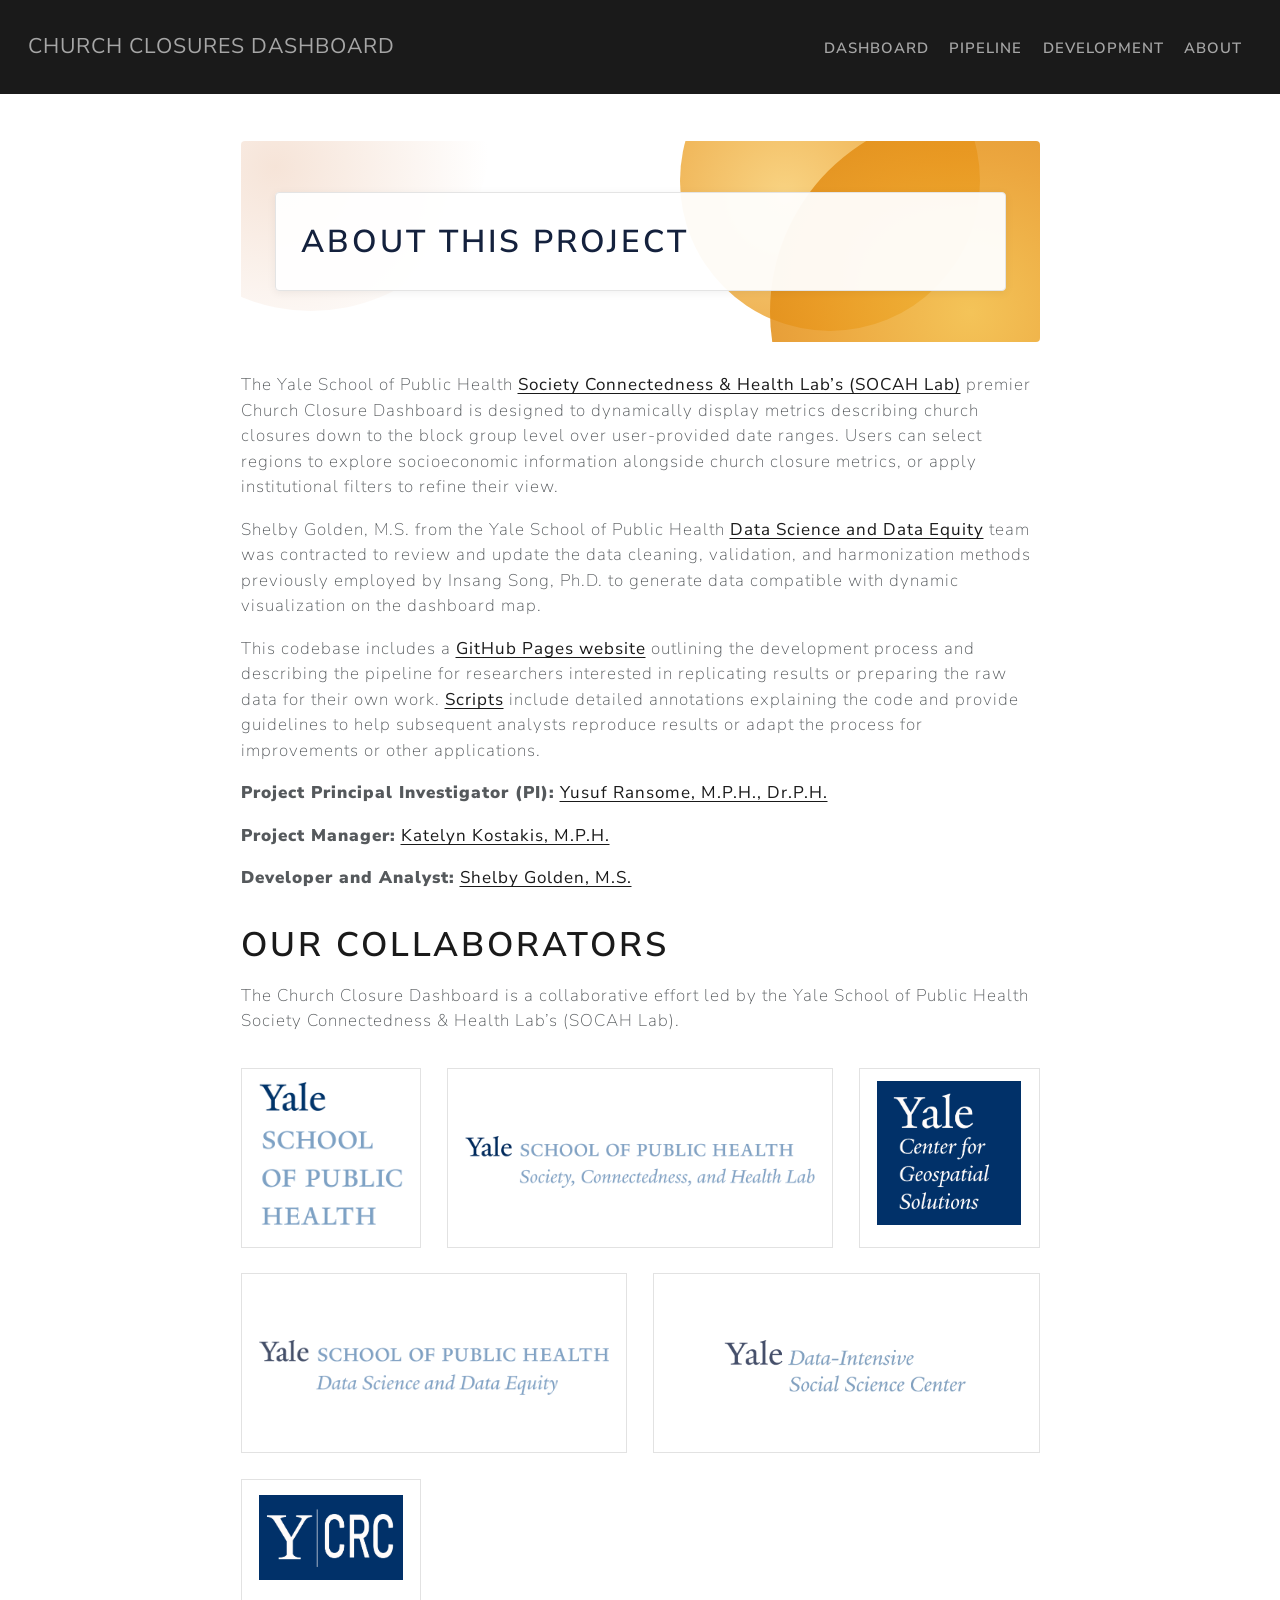
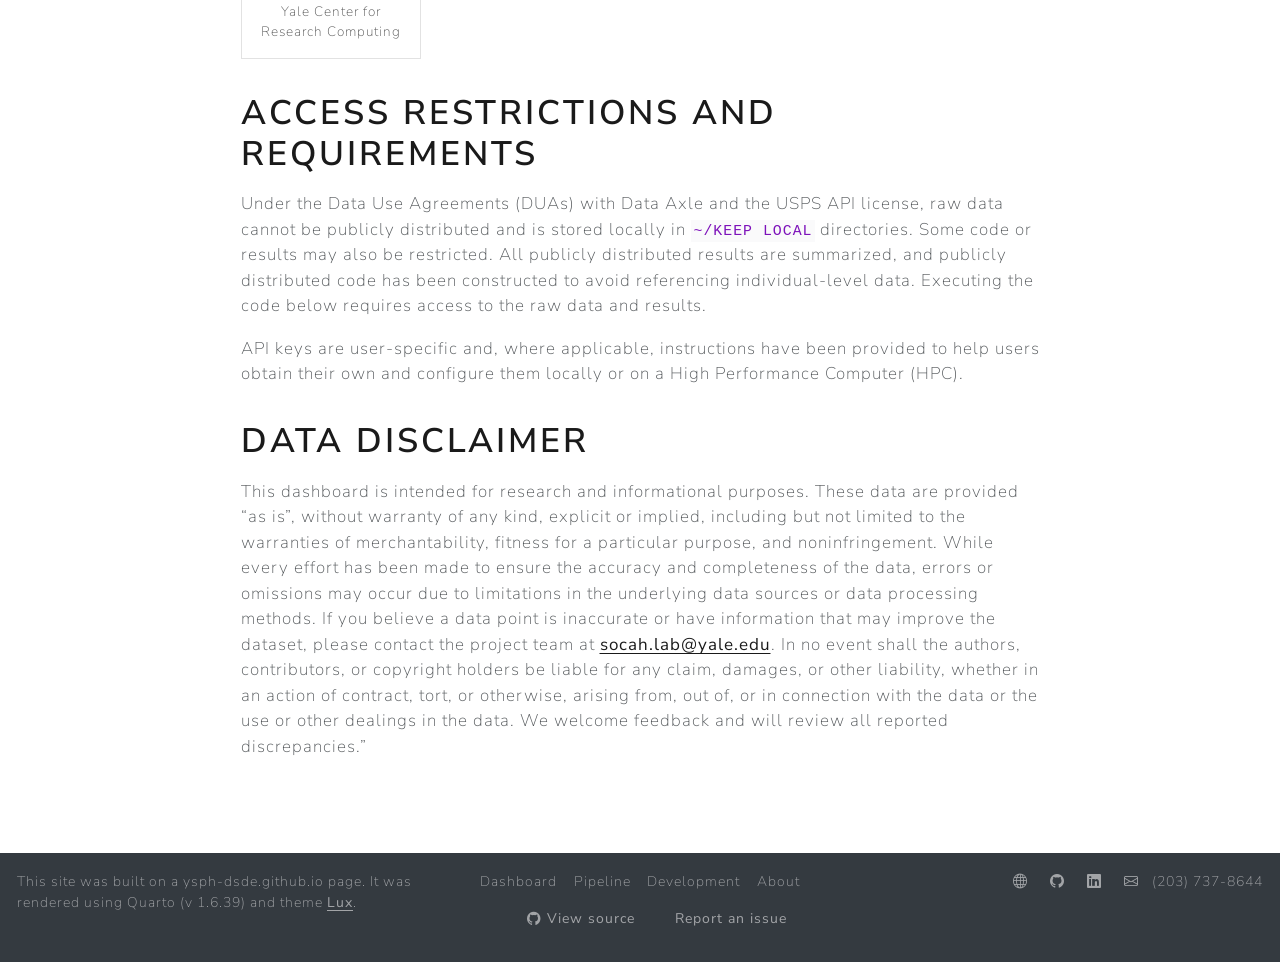
==== commit 43812209: "Built site for gh-pages" ====
--- a/index.html
+++ b/index.html
@@ -147,7 +147,7 @@
     </div>
 </div>
 <p>The Yale School of Public Health <a href="https://www.socahlab.org/">Society Connectedness &amp; Health Lab’s (SOCAH Lab)</a> premier Church Closure Dashboard is designed to dynamically display metrics describing church closures down to the block group level over user-provided date ranges. Users can select regions to explore socioeconomic information alongside church closure metrics, or apply institutional filters to refine their view.</p>
-<p>Shelby Golden, M.S. from the Yale School of Public Health <a href="https://ysph.yale.edu/research/research-centers-and-initiatives/public-health-data-science-and-data-equity/">Data Science and Data Equity</a> team was contracted to review and update the data cleaning, validation, and harmonization methods previously employed by <a href="https://sigmafelix.wixsite.com/mysite">Insang Song, Ph.D.</a> to generate data compatible with dynamic visualization on the dashboard map.</p>
+<p>Shelby Golden, M.S. from the Yale School of Public Health <a href="https://ysph.yale.edu/research/research-centers-and-initiatives/public-health-data-science-and-data-equity/">Data Science and Data Equity</a> team was contracted to review and update the data cleaning, validation, and harmonization methods previously employed by Insang Song, Ph.D.&nbsp;to generate data compatible with dynamic visualization on the dashboard map.</p>
 <p>This codebase includes a <a href="https://socah-lab.github.io/Church-Closures-Dashboard/">GitHub Pages website</a> outlining the development process and describing the pipeline for researchers interested in replicating results or preparing the raw data for their own work. <a href="https://github.com/SOCAH-Lab/Church-Closures-Dashboard/tree/main/Code">Scripts</a> include detailed annotations explaining the code and provide guidelines to help subsequent analysts reproduce results or adapt the process for improvements or other applications.</p>
 <p><strong>Project Principal Investigator (PI):</strong> <a href="https://ysph.yale.edu/profile/yusuf-ransome/">Yusuf Ransome, M.P.H., Dr.P.H.</a></p>
 <p><strong>Project Manager:</strong> <a href="https://www.linkedin.com/in/katelyn-kostakis/">Katelyn Kostakis, M.P.H.</a></p>
